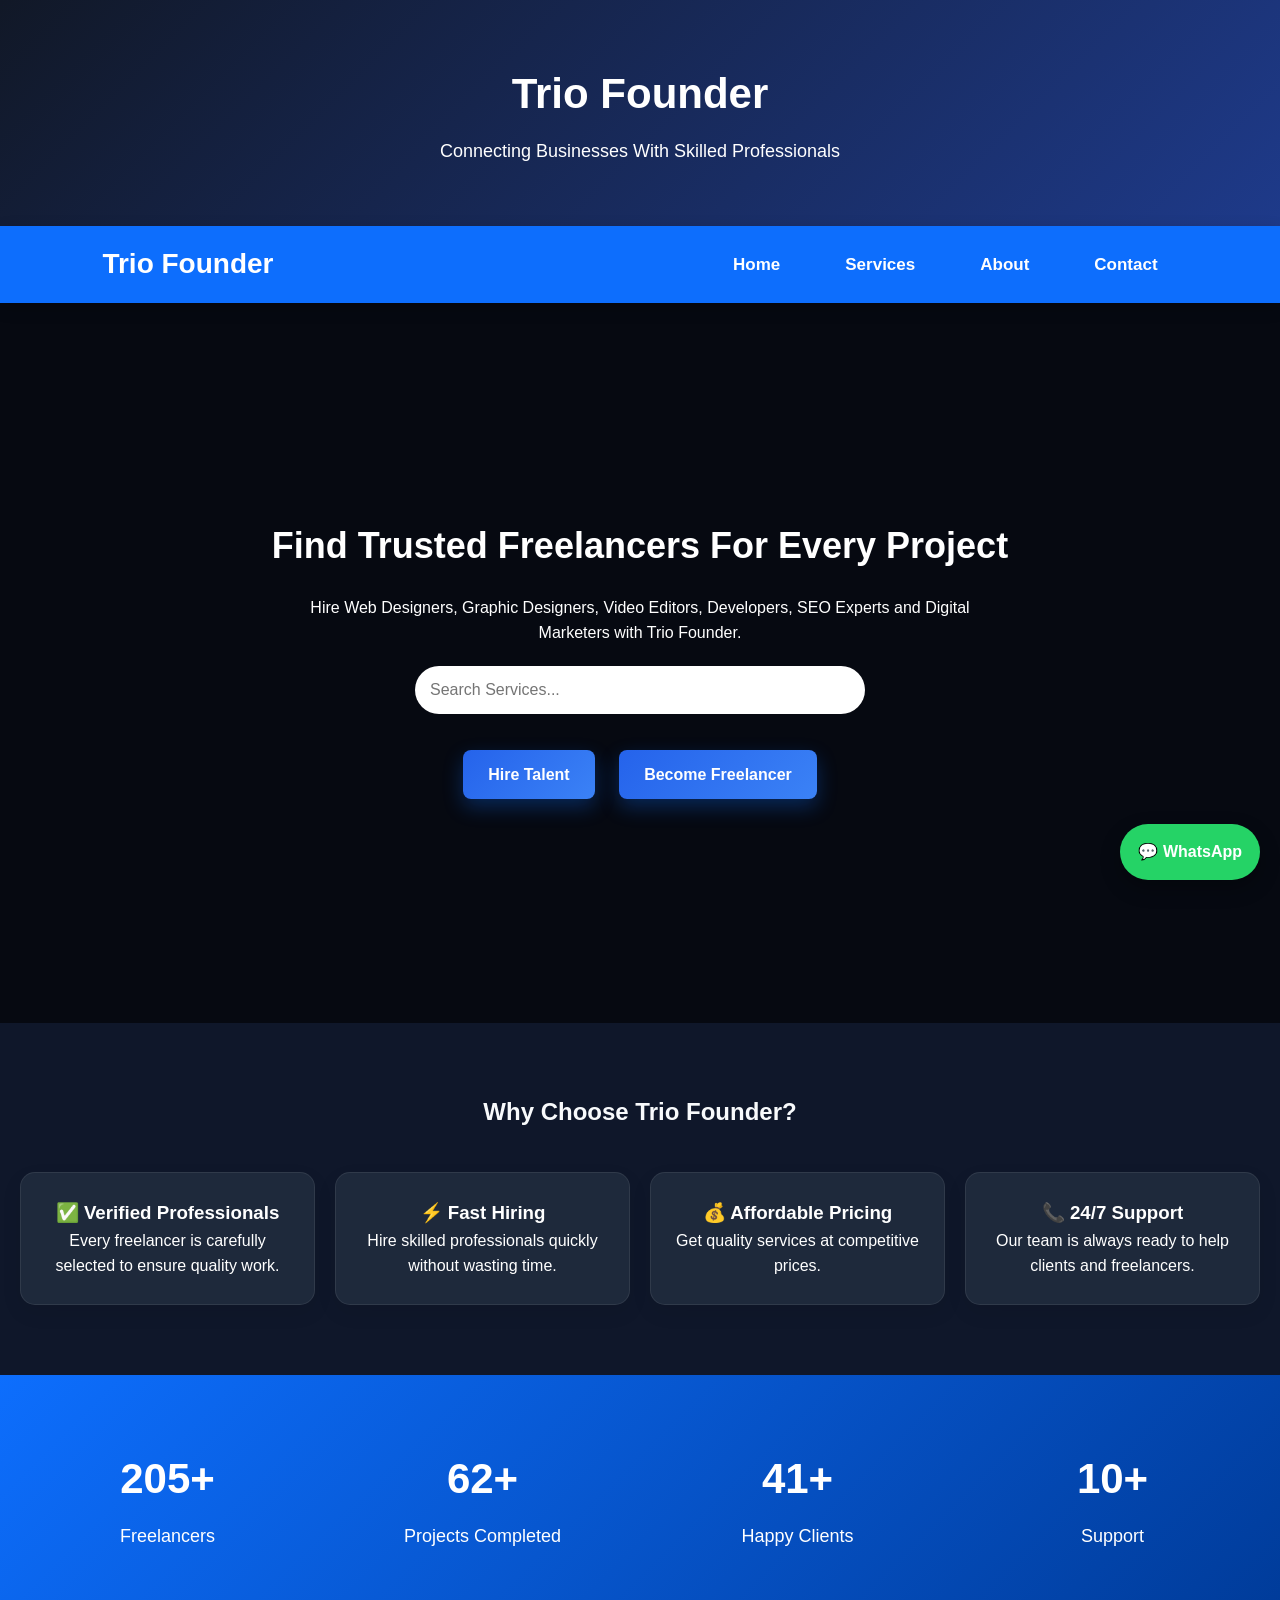
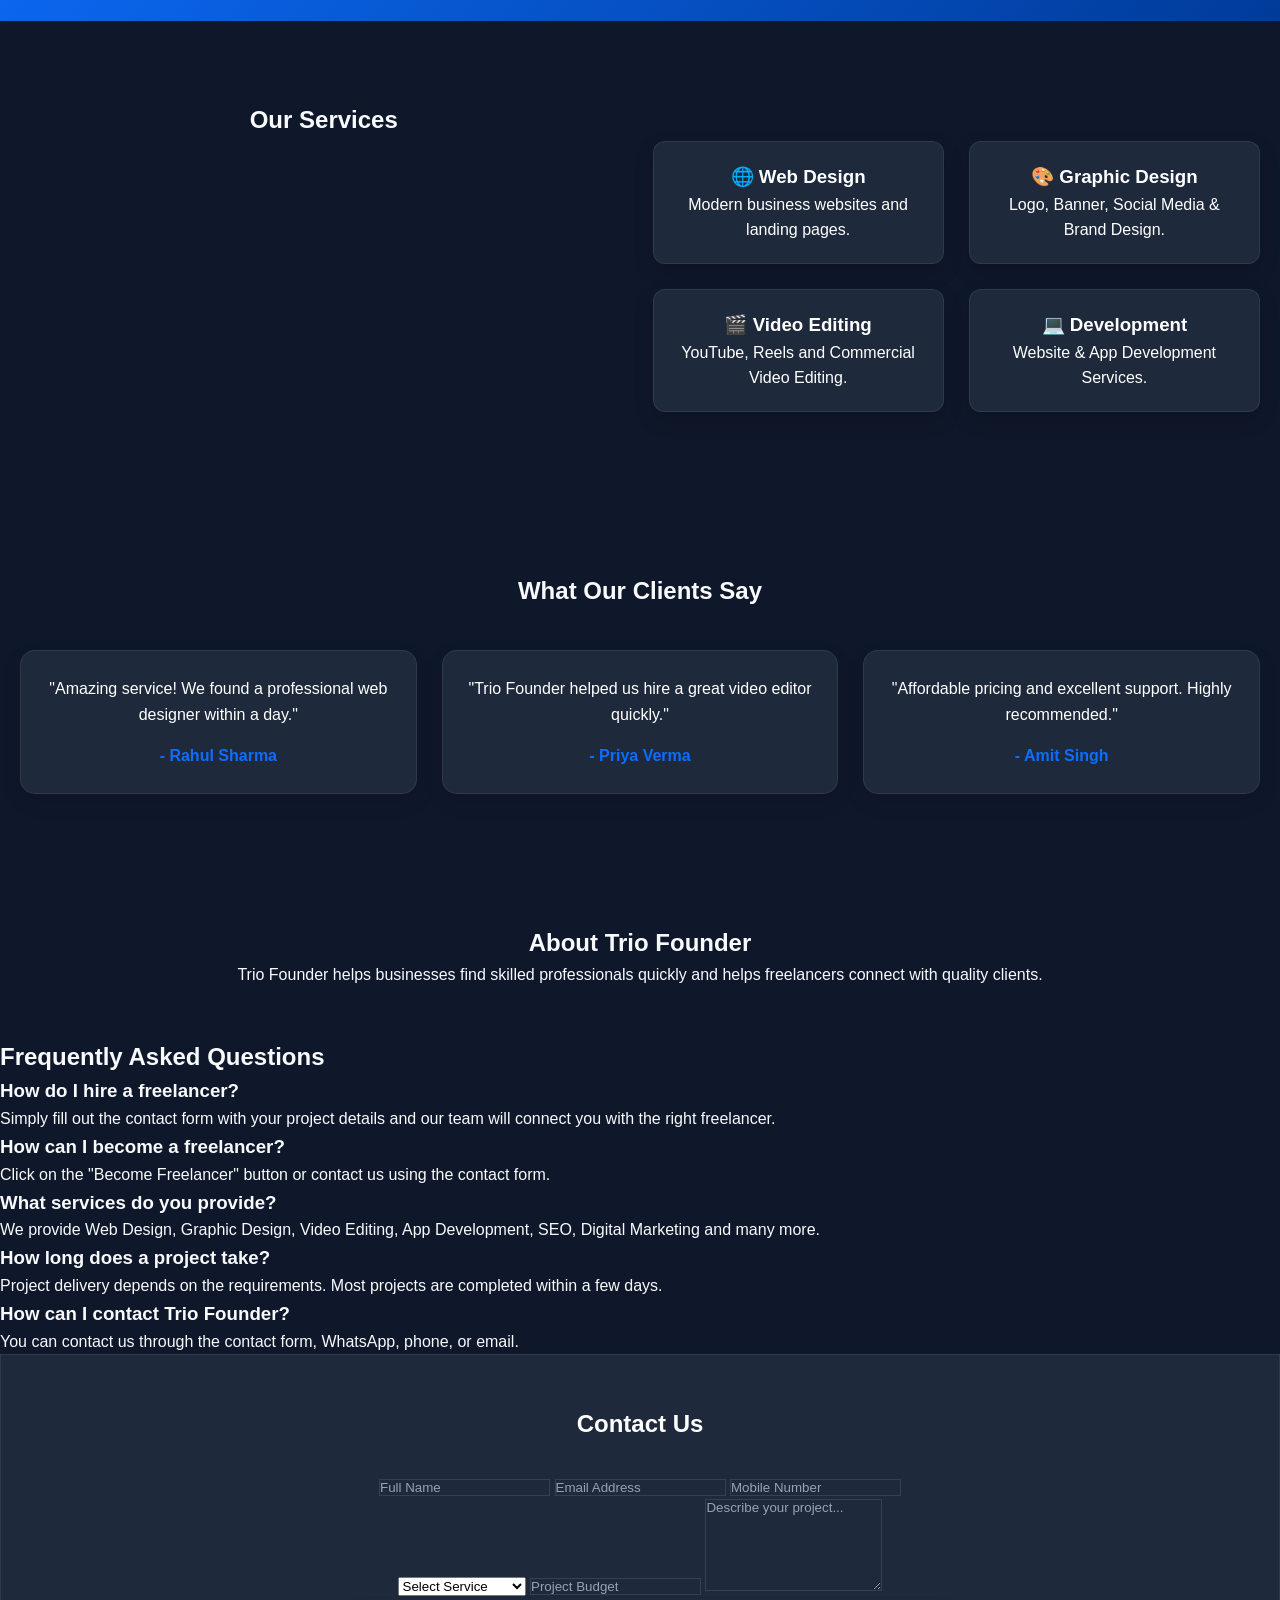
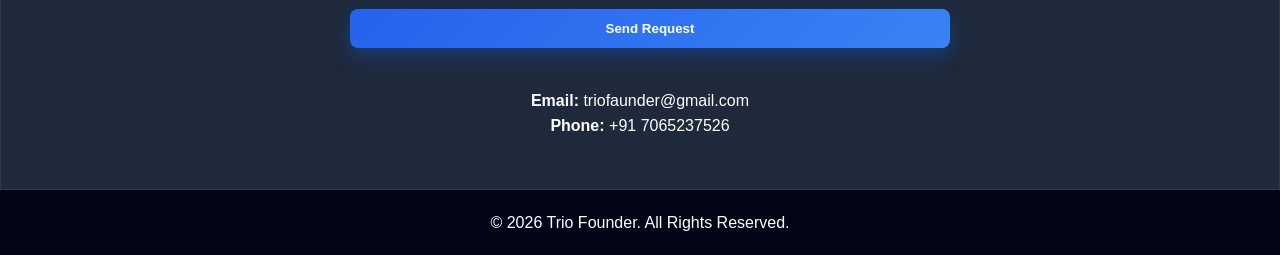
==== index.html @ a2c62339 "Update index.html" ====
<!DOCTYPE html>
<html lang="en">
<head>
  <meta charset="UTF-8">
  <meta name="viewport" content="width=device-width, initial-scale=1.0">
  <title>Trio Founder</title>
  <link rel="stylesheet" href="style.css">
</head>
<body>

<div class="loader"></div>

<button id="topBtn">⬆</button>

<header>
  <h1>Trio Founder</h1>
  <p>Connecting Businesses With Skilled Professionals</p>
</header>

<nav class="navbar">
    <div class="logo">Trio Founder</div>

    <div class="menu">
        <a href="#">Home</a>
        <a href="#services">Services</a>
        <a href="#about">About</a>
        <a href="#contact">Contact</a>
    </div>
</nav>

<section class="hero">

  <div class="overlay">

    <h2>Find Trusted Freelancers For Every Project</h2>

    <p>
      Hire Web Designers, Graphic Designers, Video Editors,
      Developers, SEO Experts and Digital Marketers with Trio Founder.
    </p>

    <input type="text" class="search" placeholder="Search Services...">

    <br><br>

    <a href="#contact" class="btn">Hire Talent</a>
    <a href="#contact" class="btn btn2">Become Freelancer</a>

  </div>

</section>


<section class="why-us">
    <h2>Why Choose Trio Founder?</h2>

    <div class="features">

        <div class="feature">
            <h3>✅ Verified Professionals</h3>
            <p>Every freelancer is carefully selected to ensure quality work.</p>
        </div>

        <div class="feature">
            <h3>⚡ Fast Hiring</h3>
            <p>Hire skilled professionals quickly without wasting time.</p>
        </div>

        <div class="feature">
            <h3>💰 Affordable Pricing</h3>
            <p>Get quality services at competitive prices.</p>
        </div>

        <div class="feature">
            <h3>📞 24/7 Support</h3>
            <p>Our team is always ready to help clients and freelancers.</p>
        </div>

    </div>
</section>


<section class="stats">

<div class="stat">
<h2>500+</h2>
<p>Freelancers</p>
</div>

<div class="stat">
<h2>150+</h2>
<p>Projects Completed</p>
</div>

<div class="stat">
<h2>100+</h2>
<p>Happy Clients</p>
</div>

<div class="stat">
<h2>24/7</h2>
<p>Support</p>
</div>

</section>
<section id="services" class="services">
    <h2>Our Services</h2>

    <div class="services-grid">

        <div class="card">
            <h3>🌐 Web Design</h3>
            <p>Modern business websites and landing pages.</p>
        </div>

        <div class="card">
            <h3>🎨 Graphic Design</h3>
            <p>Logo, Banner, Social Media & Brand Design.</p>
        </div>

        <div class="card">
            <h3>🎬 Video Editing</h3>
            <p>YouTube, Reels and Commercial Video Editing.</p>
        </div>

        <div class="card">
            <h3>💻 Development</h3>
            <p>Website & App Development Services.</p>
        </div>

    </div>

</section>
<section class="testimonials">
    <h2>What Our Clients Say</h2>

    <div class="testimonial-grid">

        <div class="testimonial">
            <p>"Amazing service! We found a professional web designer within a day."</p>
            <h4>- Rahul Sharma</h4>
        </div>

        <div class="testimonial">
            <p>"Trio Founder helped us hire a great video editor quickly."</p>
            <h4>- Priya Verma</h4>
        </div>

        <div class="testimonial">
            <p>"Affordable pricing and excellent support. Highly recommended."</p>
            <h4>- Amit Singh</h4>
        </div>

    </div>
</section>
<section id="about">
  <h2>About Trio Founder</h2>
  <p>Trio Founder helps businesses find skilled professionals quickly and helps freelancers connect with quality clients.</p>
</section>
<section class="faq">
    <h2>Frequently Asked Questions</h2>

    <div class="faq-item">
        <h3>How do I hire a freelancer?</h3>
        <p>Simply fill out the contact form with your project details and our team will connect you with the right freelancer.</p>
    </div>

    <div class="faq-item">
        <h3>How can I become a freelancer?</h3>
        <p>Click on the "Become Freelancer" button or contact us using the contact form.</p>
    </div>

    <div class="faq-item">
        <h3>What services do you provide?</h3>
        <p>We provide Web Design, Graphic Design, Video Editing, App Development, SEO, Digital Marketing and many more.</p>
    </div>

    <div class="faq-item">
        <h3>How long does a project take?</h3>
        <p>Project delivery depends on the requirements. Most projects are completed within a few days.</p>
    </div>

    <div class="faq-item">
        <h3>How can I contact Trio Founder?</h3>
        <p>You can contact us through the contact form, WhatsApp, phone, or email.</p>
    </div>

</section>
<section id="contact" class="contact">
    <h2>Contact Us</h2> 
<form action="https://formsubmit.co/triofaunder@gmail.com" method="POST" class="contact-form">

    <input type="hidden" name="_captcha" value="false">
    <input type="hidden" name="_subject" value="New Client Request - Trio Founder">
    
    <input type="text" name="name" placeholder="Full Name" required>

    <input type="email" name="email" placeholder="Email Address" required>

    <input type="tel" name="phone" placeholder="Mobile Number" required>

    <select name="service" required>
        <option value="">Select Service</option>
        <option>Web Design</option>
        <option>Graphic Design</option>
        <option>Video Editing</option>
        <option>App Development</option>
        <option>Digital Marketing</option>
        <option>SEO</option>
        <option>Other</option>
    </select>

    <input type="text" name="budget" placeholder="Project Budget">

    <textarea name="message" rows="6" placeholder="Describe your project..." required></textarea>

    <button type="submit" class="btn">Send Request</button>

    </form>

    <p><strong>Email:</strong> triofaunder@gmail.com</p>
    <p><strong>Phone:</strong> +91 7065237526</p>
</section>
<a href="https://wa.me/917065237526" class="whatsapp" target="_blank">
    💬 WhatsApp
</a>
<footer>
  <p>© 2026 Trio Founder. All Rights Reserved.</p>
</footer>

<script src="script.js"></script>
</body>
</html>
---- style.css ----
*{
    margin:0;
    padding:0;
    box-sizing:border-box;
    font-family:Arial,sans-serif;
}

body{
    background:#f5f7fb;
    color:#222;
    line-height:1.6;
}

header{
    background:linear-gradient(135deg,#0d6efd,#0047b3);
    color:#fff;
    text-align:center;
    padding:60px 20px;
}

header h1{
    font-size:42px;
}

header p{
    margin-top:10px;
    font-size:18px;
}

nav{
    background:#1f1f1f;
    display:flex;
    justify-content:center;
    flex-wrap:wrap;
    padding:15px;
}

nav a{
    color:#fff;
    text-decoration:none;
    margin:10px 20px;
    font-weight:bold;
}

nav a:hover{
    color:#0d6efd;
}

.hero{
    text-align:center;
    padding:60px 20px;
}

.hero h2{
    font-size:36px;
}

.hero p{
    max-width:700px;
    margin:20px auto;
}

.btn{
    display:inline-block;
    padding:12px 25px;
    margin:10px;
    border-radius:8px;
    text-decoration:none;
    background:#0d6efd;
    color:#fff;
    font-weight:bold;
}

.btn2{
    background:#222;
}

.services{
    padding:50px 20px;
    text-align:center;
}

.card{
    background:#fff;
    border-radius:12px;
    padding:20px;
    margin:20px auto;
    max-width:350px;
    box-shadow:0 8px 20px rgba(0,0,0,.15);
}

.card:hover{
    transform:translateY(-5px);
    transition:.3s;
}

#about,#contact{
    padding:50px 20px;
    text-align:center;
}

footer{
    background:#1f1f1f;
    color:#fff;
    text-align:center;
    padding:20px;
}
/* Premium Effects */

html{
scroll-behavior:smooth;
}

.hero{
background:linear-gradient(135deg,#0d6efd,#001f5c);
color:white;
border-radius:0 0 30px 30px;
}

.btn{
transition:.3s;
box-shadow:0 8px 20px rgba(13,110,253,.3);
}

.btn:hover{
transform:scale(1.05);
background:#0056d6;
}

.card{
transition:.4s;
cursor:pointer;
}

.card:hover{
transform:translateY(-10px);
box-shadow:0 15px 35px rgba(0,0,0,.25);
}

section{
animation:fadeUp .8s ease;
}

@keyframes fadeUp{
from{
opacity:0;
transform:translateY(30px);
}
to{
opacity:1;
transform:translateY(0);
}
}

/* WhatsApp Button */

.whatsapp{
position:fixed;
right:20px;
bottom:20px;
background:#25D366;
color:white;
padding:15px 18px;
border-radius:50px;
text-decoration:none;
font-weight:bold;
box-shadow:0 8px 20px rgba(0,0,0,.3);
z-index:999;
}

.whatsapp:hover{
background:#128C7E;
}

@media(max-width:768px){

header h1{
font-size:32px;
}

.hero h2{
font-size:28px;
}

nav{
flex-direction:column;
}

nav a{
margin:8px 0;
}

.card{
max-width:100%;
}

}
/* Why Choose Us */

.why-us{
    padding:70px 20px;
    text-align:center;
    background:#ffffff;
}

.features{
    display:grid;
    grid-template-columns:repeat(auto-fit,minmax(220px,1fr));
    gap:20px;
    margin-top:40px;
}

.feature{
    background:#f8f9ff;
    padding:25px;
    border-radius:15px;
    box-shadow:0 8px 20px rgba(0,0,0,.08);
    transition:.3s;
}

.feature:hover{
    transform:translateY(-8px);
    box-shadow:0 15px 30px rgba(13,110,253,.2);
}

/* Statistics */

.stats{
    display:grid;
    grid-template-columns:repeat(auto-fit,minmax(180px,1fr));
    gap:20px;
    padding:70px 20px;
    background:linear-gradient(135deg,#0d6efd,#003b99);
    color:#fff;
    text-align:center;
}

.stat h2{
    font-size:42px;
    margin-bottom:10px;
}

.stat p{
    font-size:18px;
}
/* Premium Services */

.services{
    padding:80px 20px;
}

.services h2{
    margin-bottom:40px;
}

.services{
    display:grid;
    grid-template-columns:repeat(auto-fit,minmax(280px,1fr));
    gap:25px;
}

.card{
    max-width:100%;
    margin:0;
}
/* Services Grid */

.services-grid{
    display:grid;
    grid-template-columns:repeat(auto-fit,minmax(280px,1fr));
    gap:25px;
    margin-top:40px;
}

.services .card{
    max-width:100%;
    margin:0;
}
/* Testimonials */

.testimonials{
    padding:80px 20px;
    text-align:center;
    background:#f8f9ff;
}

.testimonial-grid{
    display:grid;
    grid-template-columns:repeat(auto-fit,minmax(280px,1fr));
    gap:25px;
    margin-top:40px;
}

.testimonial{
    background:#fff;
    padding:25px;
    border-radius:15px;
    box-shadow:0 8px 20px rgba(0,0,0,.1);
    transition:.3s;
}

.testimonial:hover{
    transform:translateY(-8px);
}

.testimonial h4{
    margin-top:15px;
    color:#0d6efd;
}
/* Contact Form */

.contact{
    padding:80px 20px;
    text-align:center;
    background:#ffffff;
}

.contact-form{
    max-width:600px;
    margin:30px auto;
}

..contact-form input,
.contact-form textarea,
.contact-form select{
    width:100%;
    padding:15px;
    margin:10px 0;
    border:1px solid #ddd;
    border-radius:10px;
    font-size:16px;
}

.contact-form button{
    width:100%;
    border:none;
    cursor:pointer;
}
/* Scroll To Top Button */

#topBtn{
    display:none;
    position:fixed;
    bottom:90px;
    right:20px;
    z-index:999;
    background:#0d6efd;
    color:#fff;
    border:none;
    width:50px;
    height:50px;
    border-radius:50%;
    font-size:22px;
    cursor:pointer;
    box-shadow:0 5px 15px rgba(0,0,0,.3);
    transition:.3s;
}

#topBtn:hover{
    background:#0047b3;
    transform:scale(1.1);
}
/* =========================
   PREMIUM DARK MODE
========================= */

body{
    background:#0f172a;
    color:#f8fafc;
}

header{
    background:linear-gradient(135deg,#111827,#1e3a8a);
}

nav{
    background:#020617;
    box-shadow:0 2px 15px rgba(0,0,0,.4);
}

.card,
.feature,
.testimonial,
.contact{
    background:#1e293b;
    color:#fff;
    border:1px solid rgba(255,255,255,.08);
}

.services,
.why-us,
.testimonials,
#about{
    background:#0f172a;
}

.contact-form input,
.contact-form textarea{
    background:#1e293b;
    color:#fff;
    border:1px solid #334155;
}

.contact-form input::placeholder,
.contact-form textarea::placeholder{
    color:#94a3b8;
}

footer{
    background:#020617;
}

.btn{
    background:linear-gradient(135deg,#2563eb,#3b82f6);
}

.btn:hover{
    box-shadow:0 0 20px rgba(59,130,246,.6);
}

/* Glow Effect */

.card:hover,
.feature:hover,
.testimonial:hover{
    box-shadow:0 0 25px rgba(59,130,246,.35);
}

/* =========================
   LOADING SCREEN
========================= */

.loader{
    position:fixed;
    inset:0;
    background:#020617;
    display:flex;
    justify-content:center;
    align-items:center;
    z-index:99999;
    transition:.8s;
}

.loader::after{
    content:"";
    width:70px;
    height:70px;
    border:6px solid #334155;
    border-top:6px solid #3b82f6;
    border-radius:50%;
    animation:spin 1s linear infinite;
}

.loader.hide{
    opacity:0;
    visibility:hidden;
}

@keyframes spin{
    100%{
        transform:rotate(360deg);
    }
}
/* ===== Modern Navbar ===== */

.navbar{
    position:sticky;
    top:0;
    width:100%;
    background:#0d6efd;
    display:flex;
    justify-content:space-between;
    align-items:center;
    padding:15px 8%;
    z-index:1000;
    box-shadow:0 5px 15px rgba(0,0,0,.2);
}

.logo{
    color:#fff;
    font-size:28px;
    font-weight:bold;
}

.menu{
    display:flex;
    gap:25px;
}

.menu a{
    color:#fff;
    text-decoration:none;
    font-size:17px;
    font-weight:bold;
    transition:.3s;
}

.menu a:hover{
    color:#ffd700;
}

/* Mobile */

@media(max-width:768px){

.navbar{
flex-direction:column;
padding:15px;
}

.menu{
margin-top:10px;
flex-wrap:wrap;
justify-content:center;
}

.menu a{
margin:8px;
}

}
.hero{
    background:url("https://images.unsplash.com/photo-1497366754035-f200968a6e72?q=80&w=1600&auto=format&fit=crop") center/cover no-repeat;
    min-height:80vh;
    display:flex;
    justify-content:center;
    align-items:center;
    text-align:center;
    position:relative;
}

.hero::before{
    content:"";
    position:absolute;
    inset:0;
    background:rgba(0,0,0,.6);
}

.overlay{
    position:relative;
    z-index:2;
    color:#fff;
    max-width:800px;
    padding:20px;
}

.search{
    width:100%;
    max-width:450px;
    padding:15px;
    border:none;
    border-radius:50px;
    font-size:16px;
    outline:none;
}
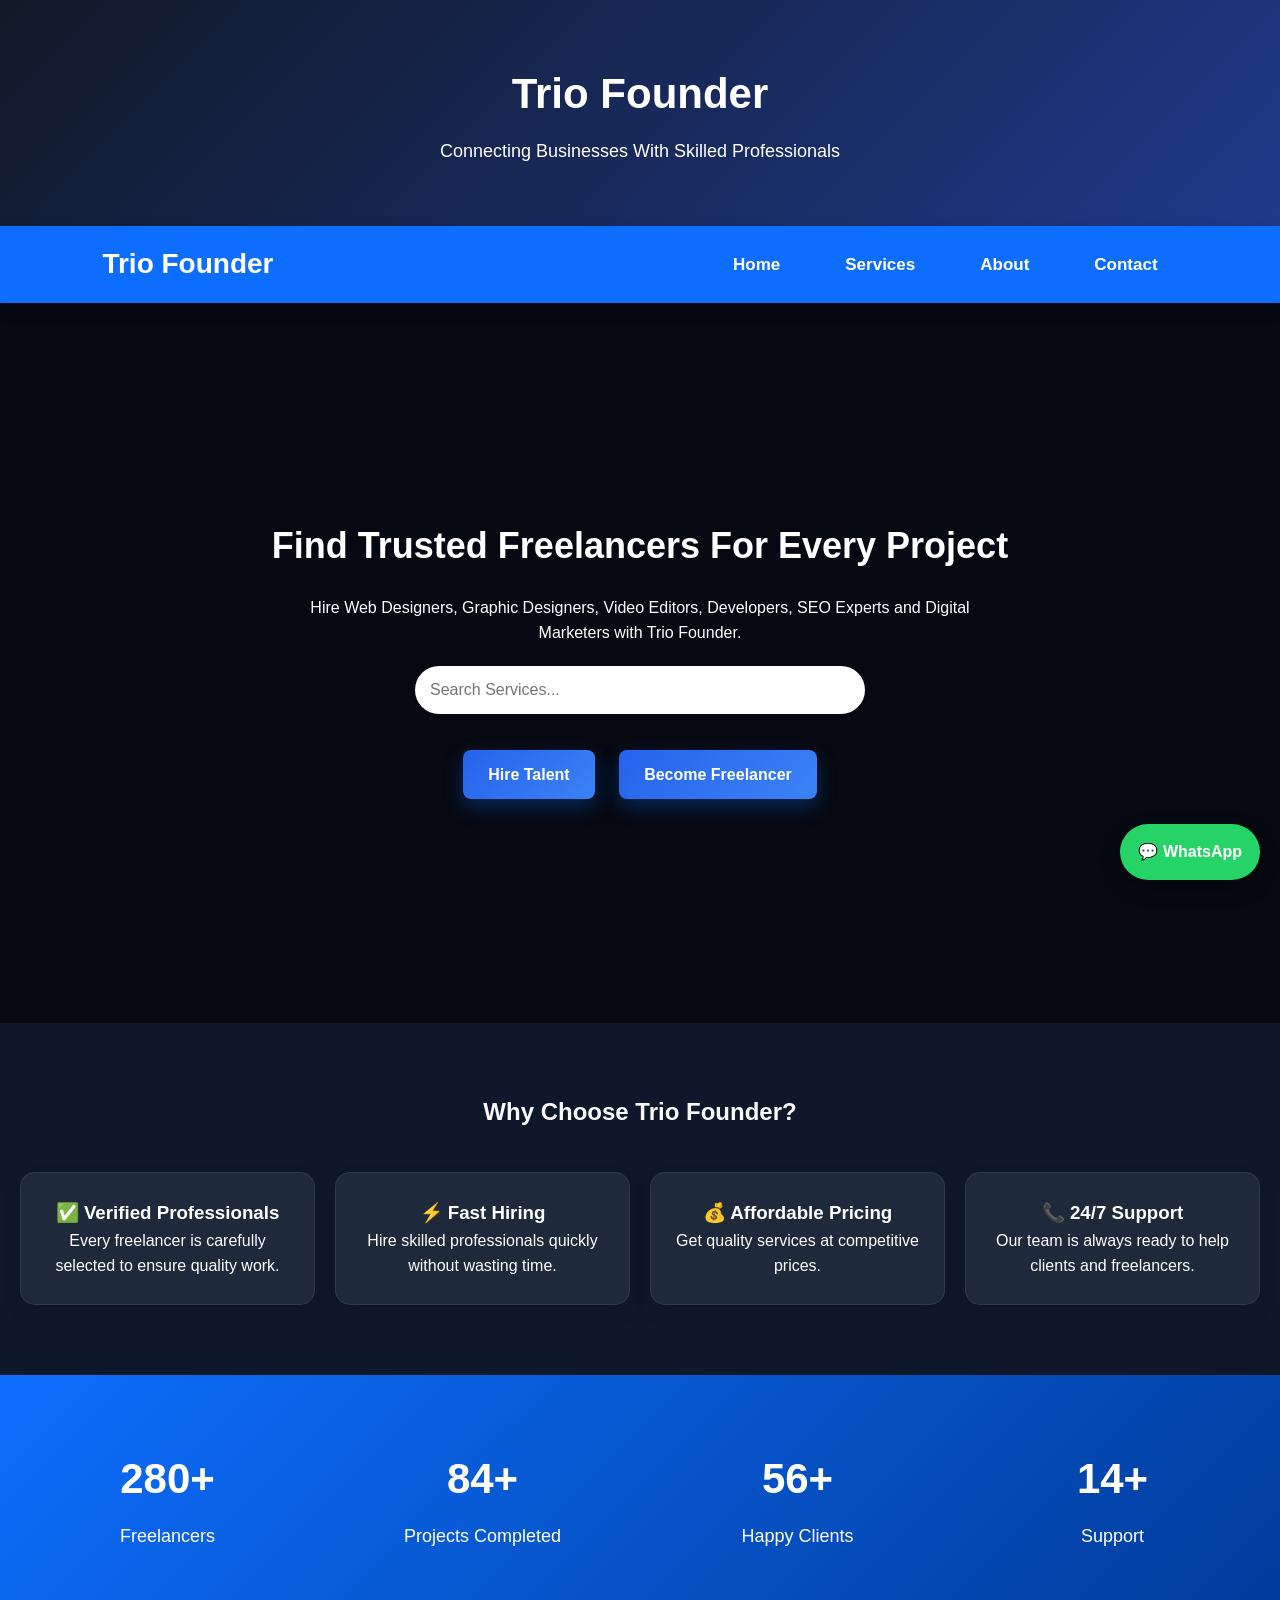
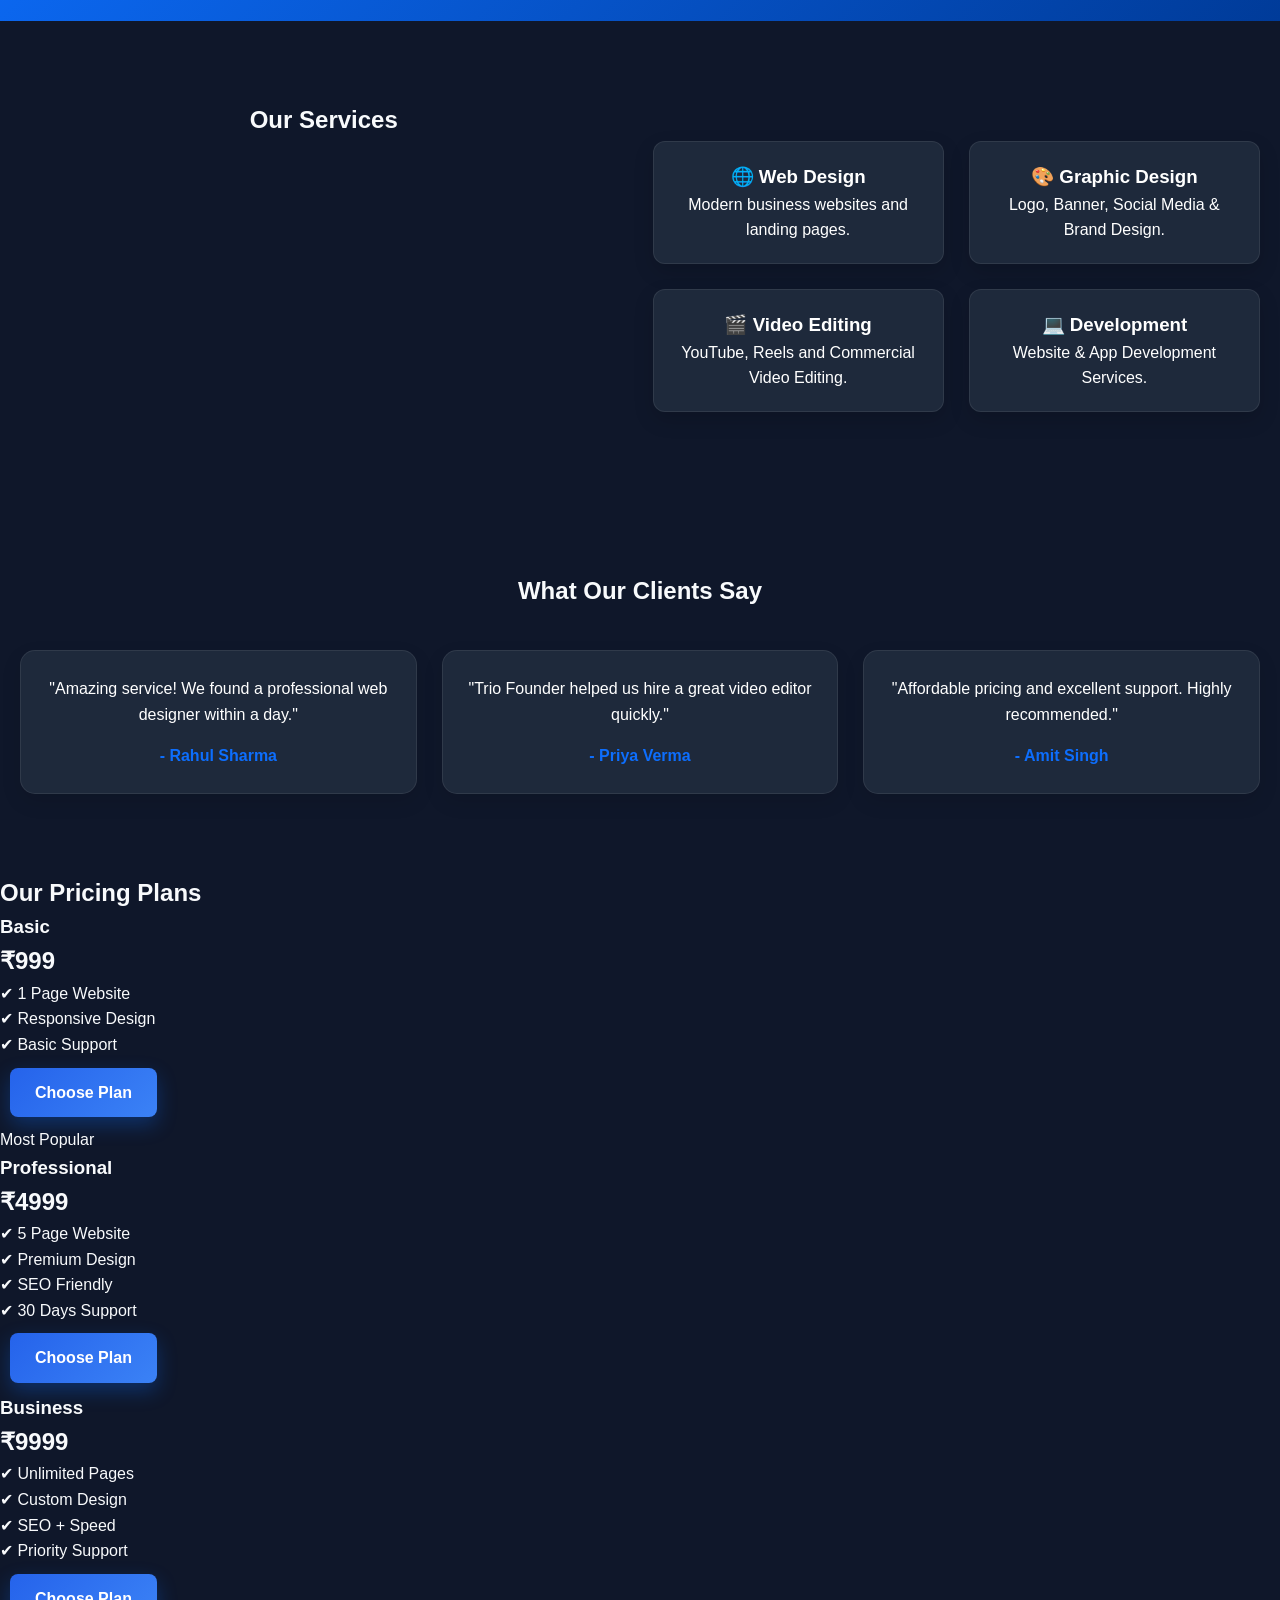
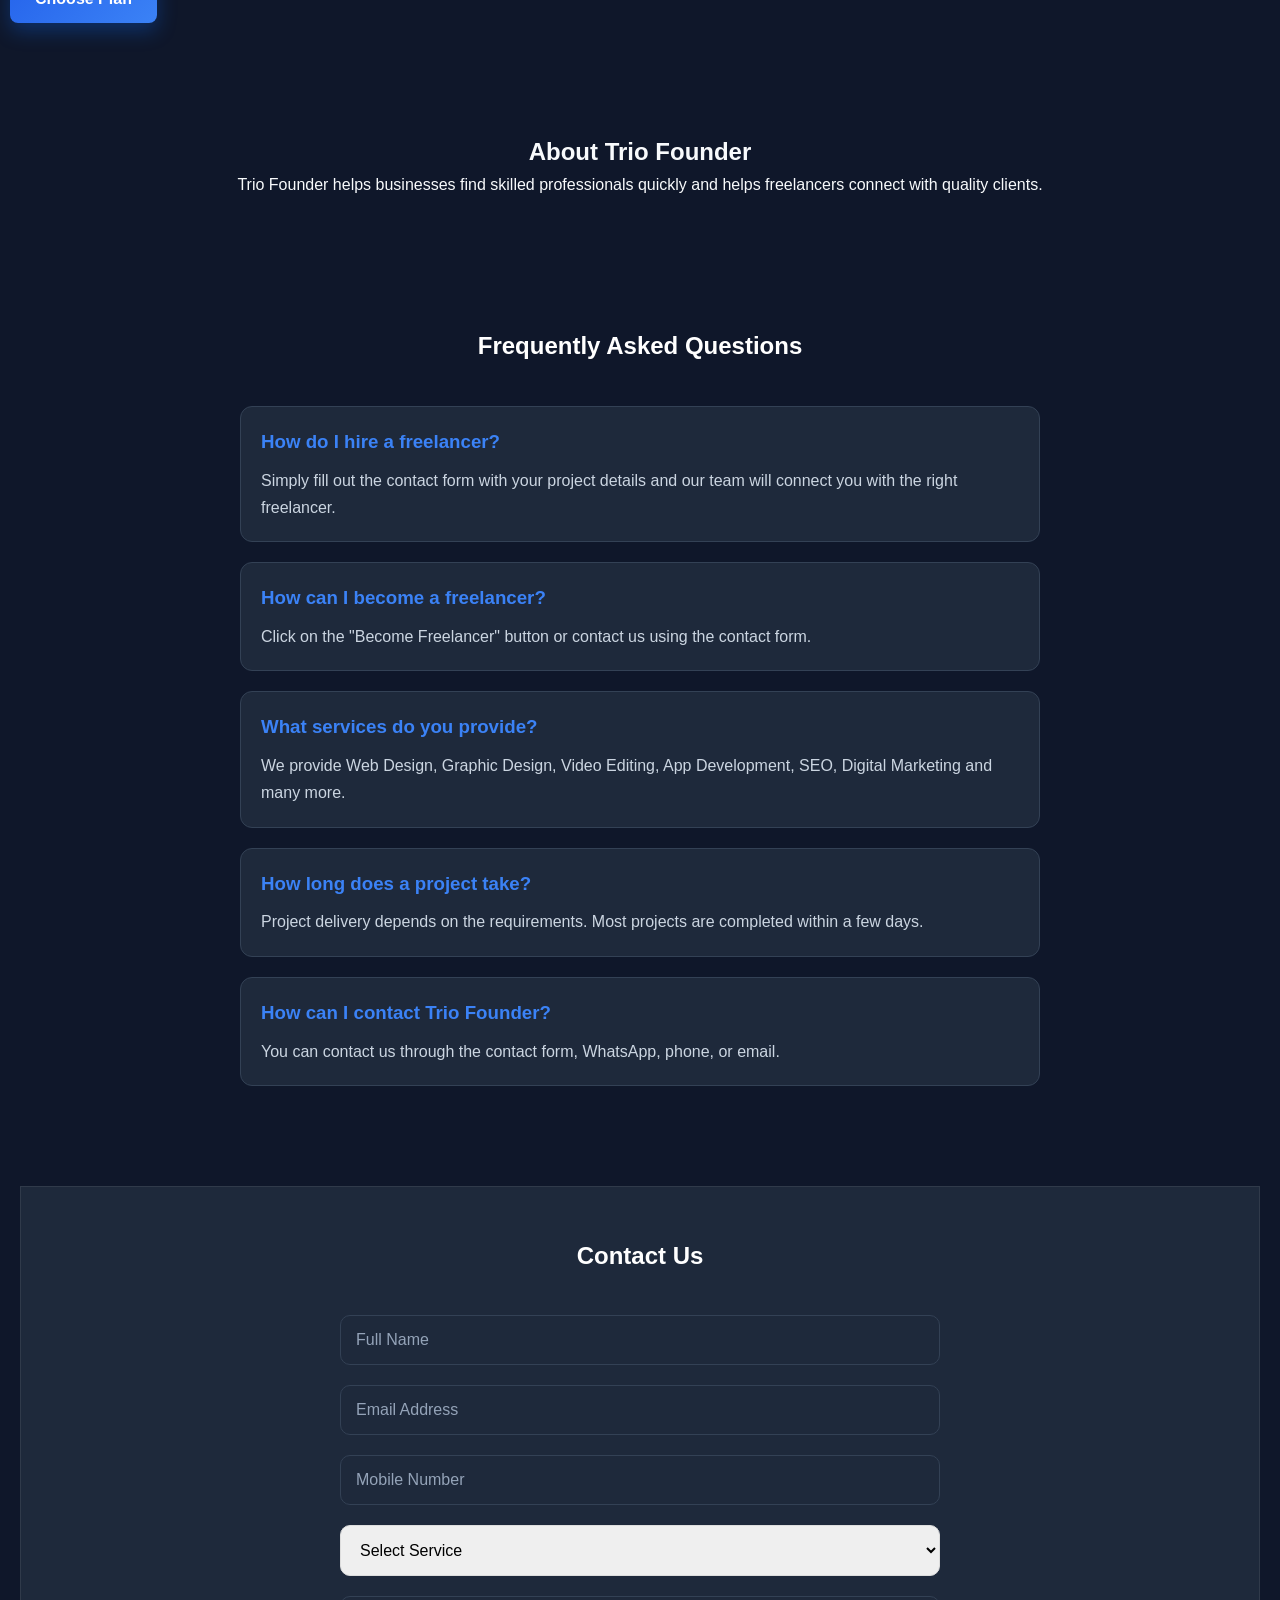
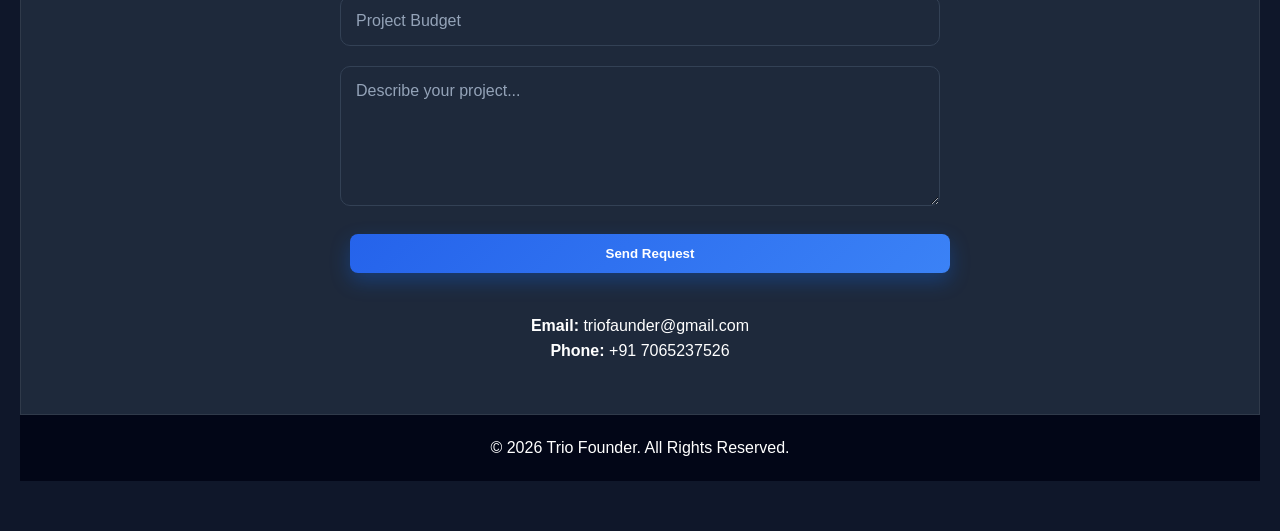
==== commit 0e14274f: "Update index.html" ====
--- a/index.html
+++ b/index.html
@@ -153,6 +153,49 @@
 
     </div>
 </section>
+
+<section class="pricing" id="pricing">
+
+    <h2>Our Pricing Plans</h2>
+
+    <div class="pricing-grid">
+
+        <div class="price-card">
+            <h3>Basic</h3>
+            <h1>₹999</h1>
+            <p>✔ 1 Page Website</p>
+            <p>✔ Responsive Design</p>
+            <p>✔ Basic Support</p>
+            <a href="#contact" class="btn">Choose Plan</a>
+        </div>
+
+        <div class="price-card popular">
+            <span class="badge">Most Popular</span>
+            <h3>Professional</h3>
+            <h1>₹4999</h1>
+            <p>✔ 5 Page Website</p>
+            <p>✔ Premium Design</p>
+            <p>✔ SEO Friendly</p>
+            <p>✔ 30 Days Support</p>
+            <a href="#contact" class="btn">Choose Plan</a>
+        </div>
+
+        <div class="price-card">
+            <h3>Business</h3>
+            <h1>₹9999</h1>
+            <p>✔ Unlimited Pages</p>
+            <p>✔ Custom Design</p>
+            <p>✔ SEO + Speed</p>
+            <p>✔ Priority Support</p>
+            <a href="#contact" class="btn">Choose Plan</a>
+        </div>
+
+    </div>
+
+</section>
+
+<section id="about">
+
 <section id="about">
   <h2>About Trio Founder</h2>
   <p>Trio Founder helps businesses find skilled professionals quickly and helps freelancers connect with quality clients.</p>
--- a/style.css
+++ b/style.css
@@ -320,7 +320,7 @@
     margin:30px auto;
 }
 
-..contact-form input,
+.contact-form input,
 .contact-form textarea,
 .contact-form select{
     width:100%;
@@ -552,4 +552,42 @@
     border-radius:50px;
     font-size:16px;
     outline:none;
+}
+/* FAQ Section */
+
+.faq{
+    padding:80px 20px;
+    background:#0f172a;
+    text-align:center;
+}
+
+.faq h2{
+    color:#fff;
+    margin-bottom:40px;
+}
+
+.faq-item{
+    max-width:800px;
+    margin:20px auto;
+    background:#1e293b;
+    padding:20px;
+    border-radius:12px;
+    text-align:left;
+    border:1px solid #334155;
+    transition:.3s;
+}
+
+.faq-item:hover{
+    transform:translateY(-5px);
+    box-shadow:0 0 20px rgba(59,130,246,.4);
+}
+
+.faq-item h3{
+    color:#3b82f6;
+    margin-bottom:10px;
+}
+
+.faq-item p{
+    color:#cbd5e1;
+    line-height:1.7;
 }
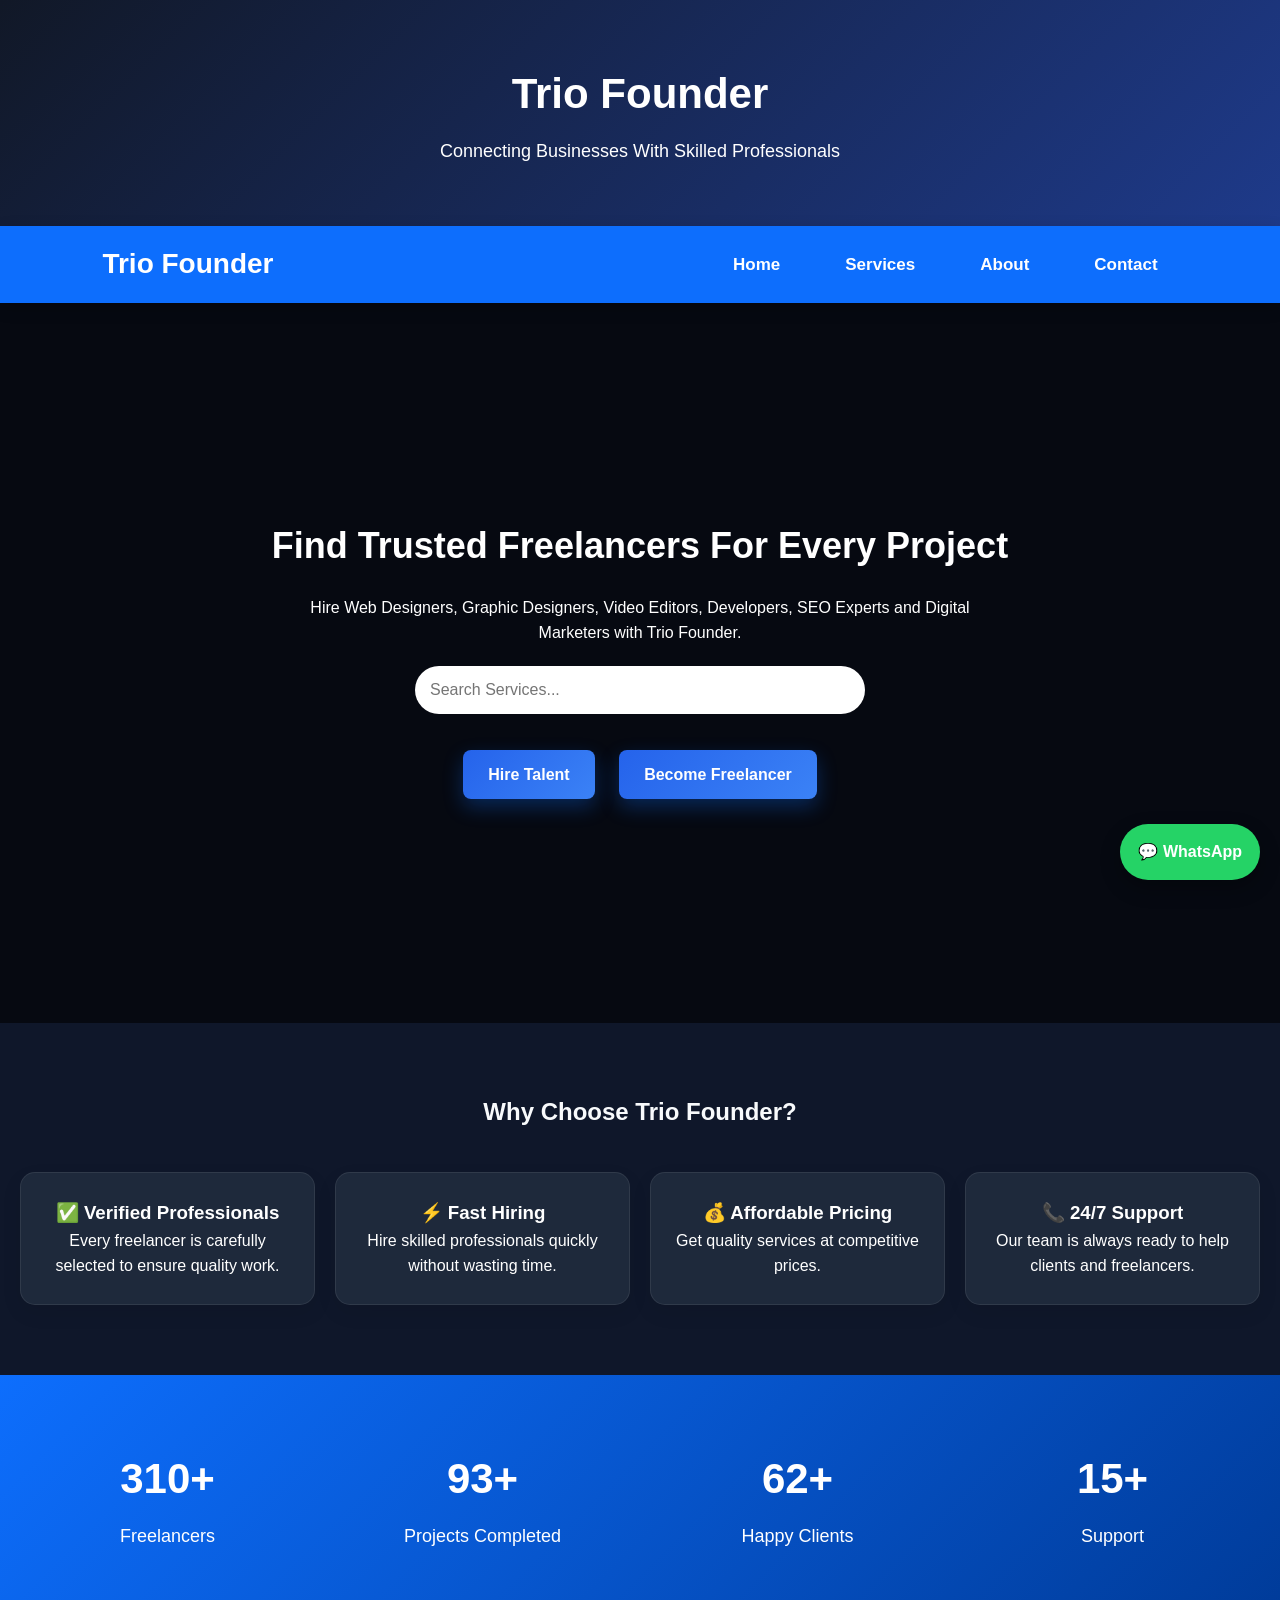
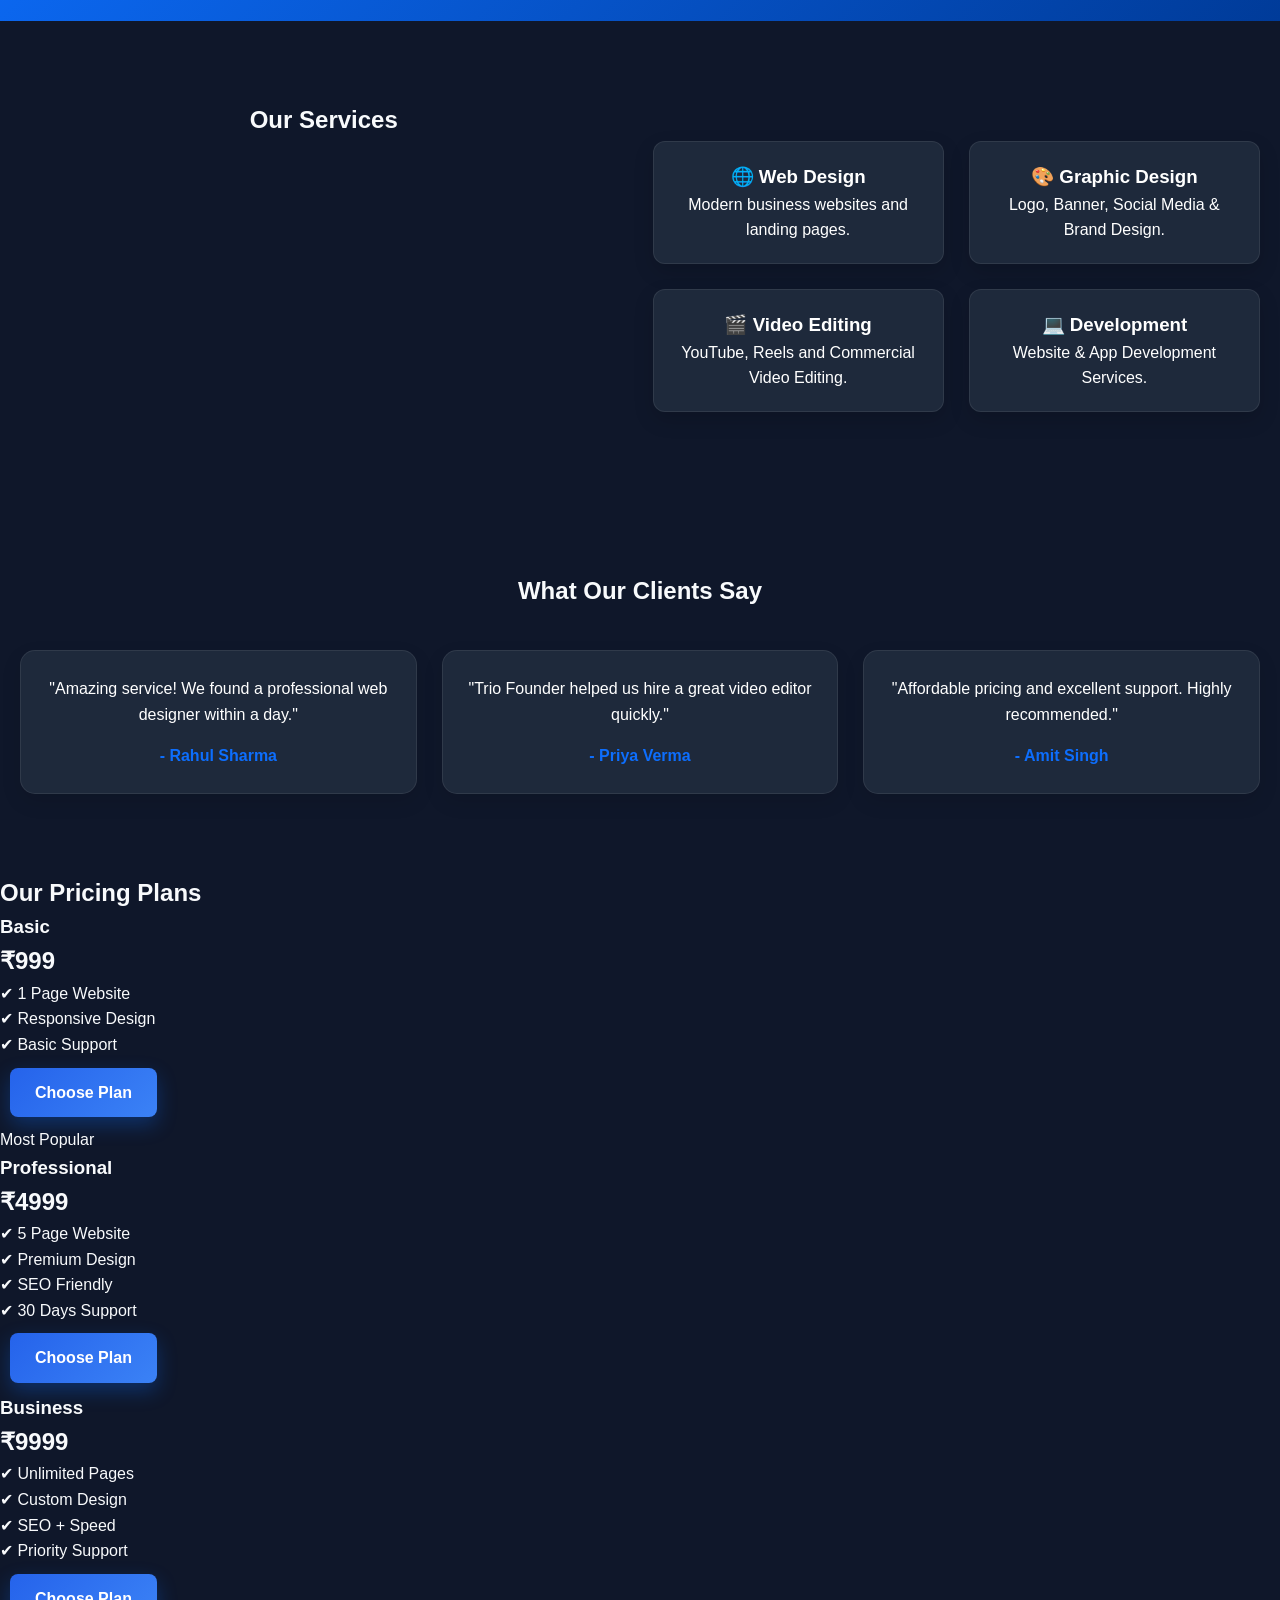
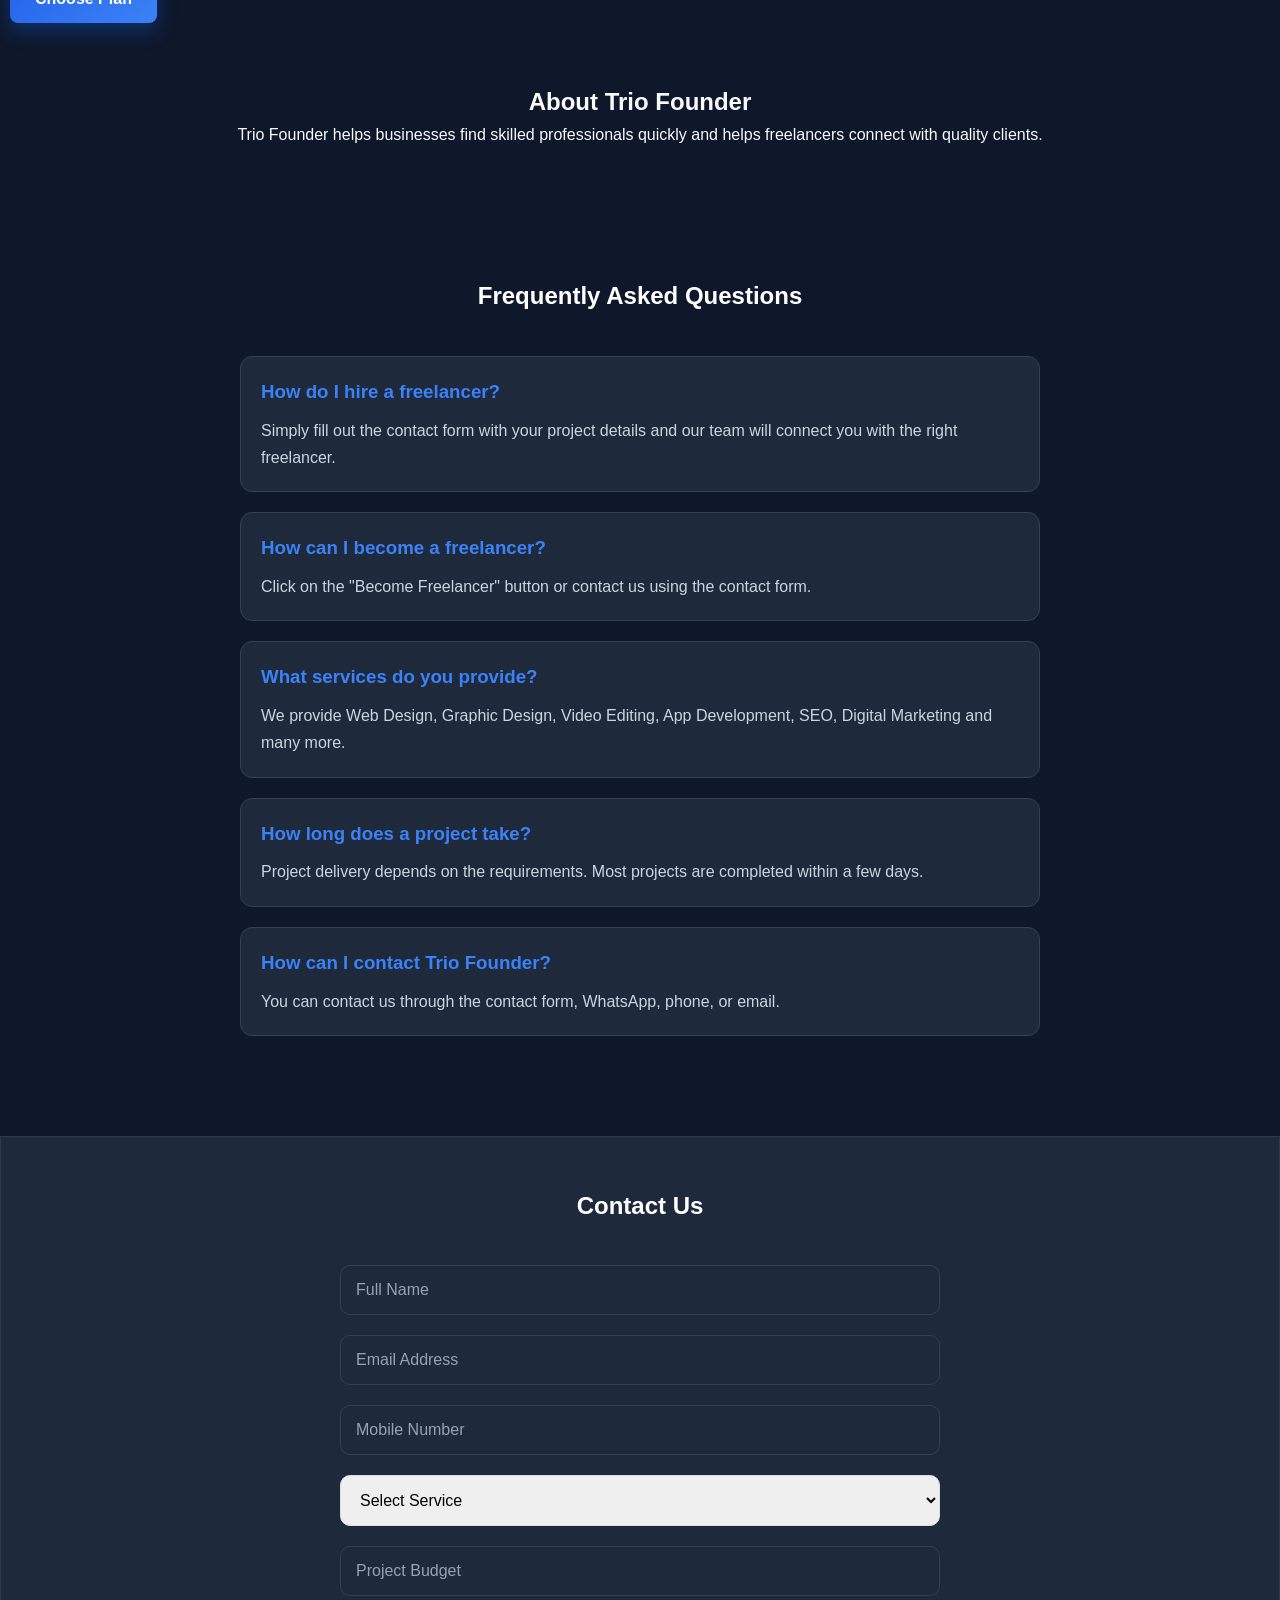
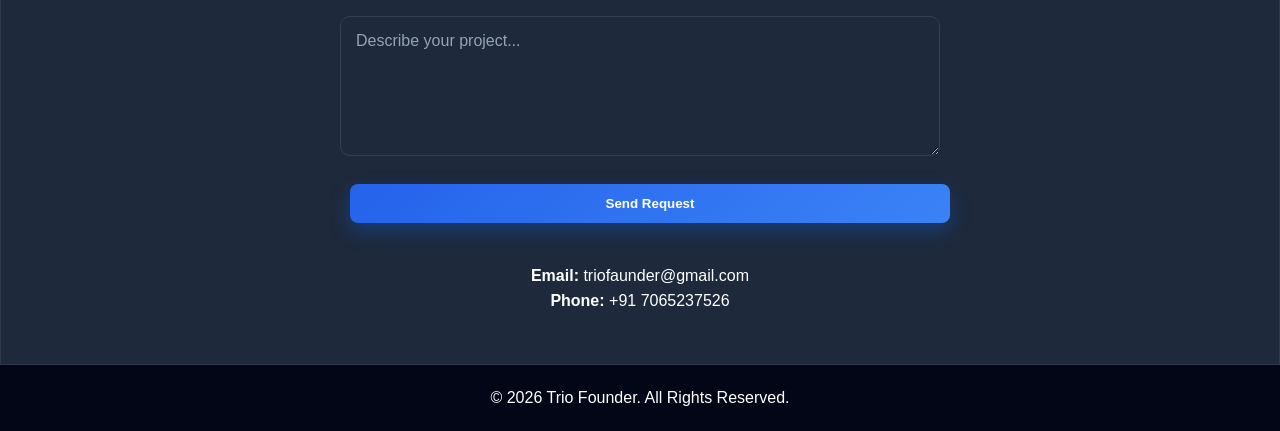
==== commit 68f9e45d: "Update index.html" ====
--- a/index.html
+++ b/index.html
@@ -193,8 +193,6 @@
     </div>
 
 </section>
-
-<section id="about">
 
 <section id="about">
   <h2>About Trio Founder</h2>
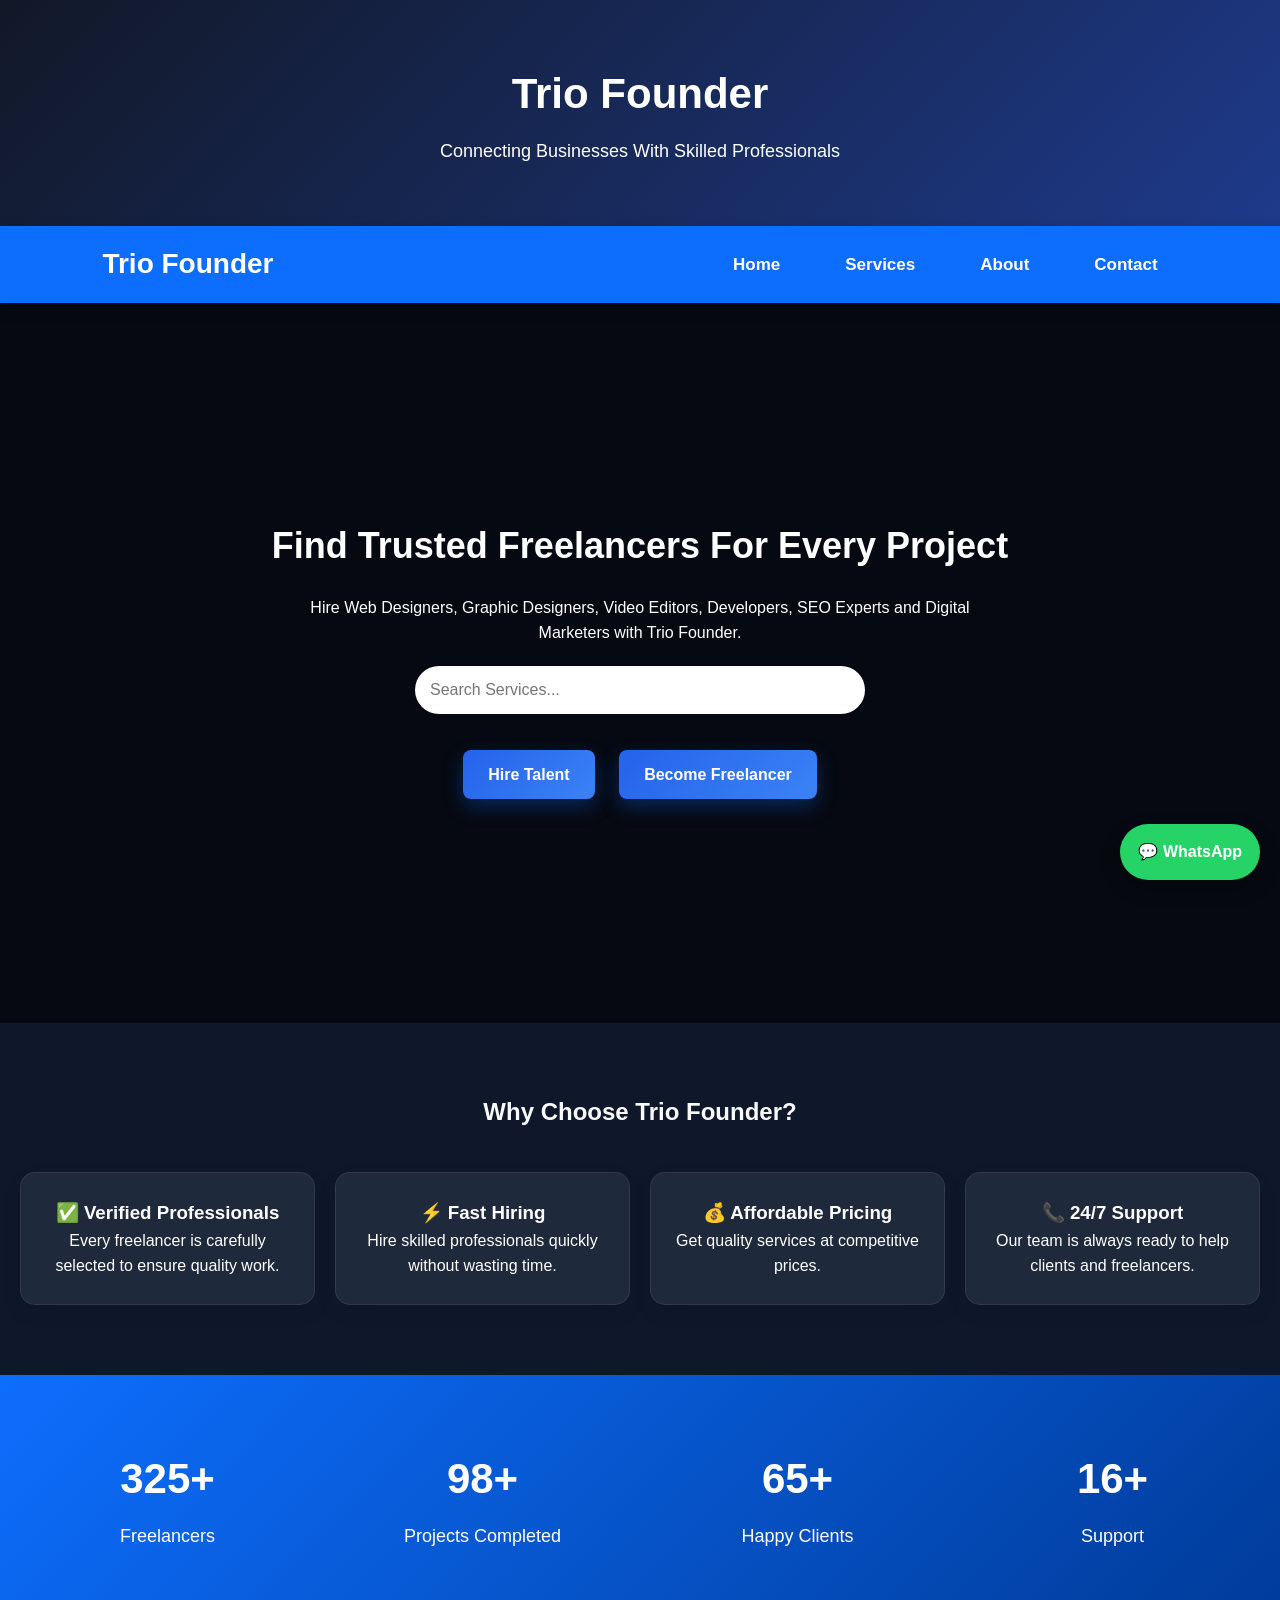
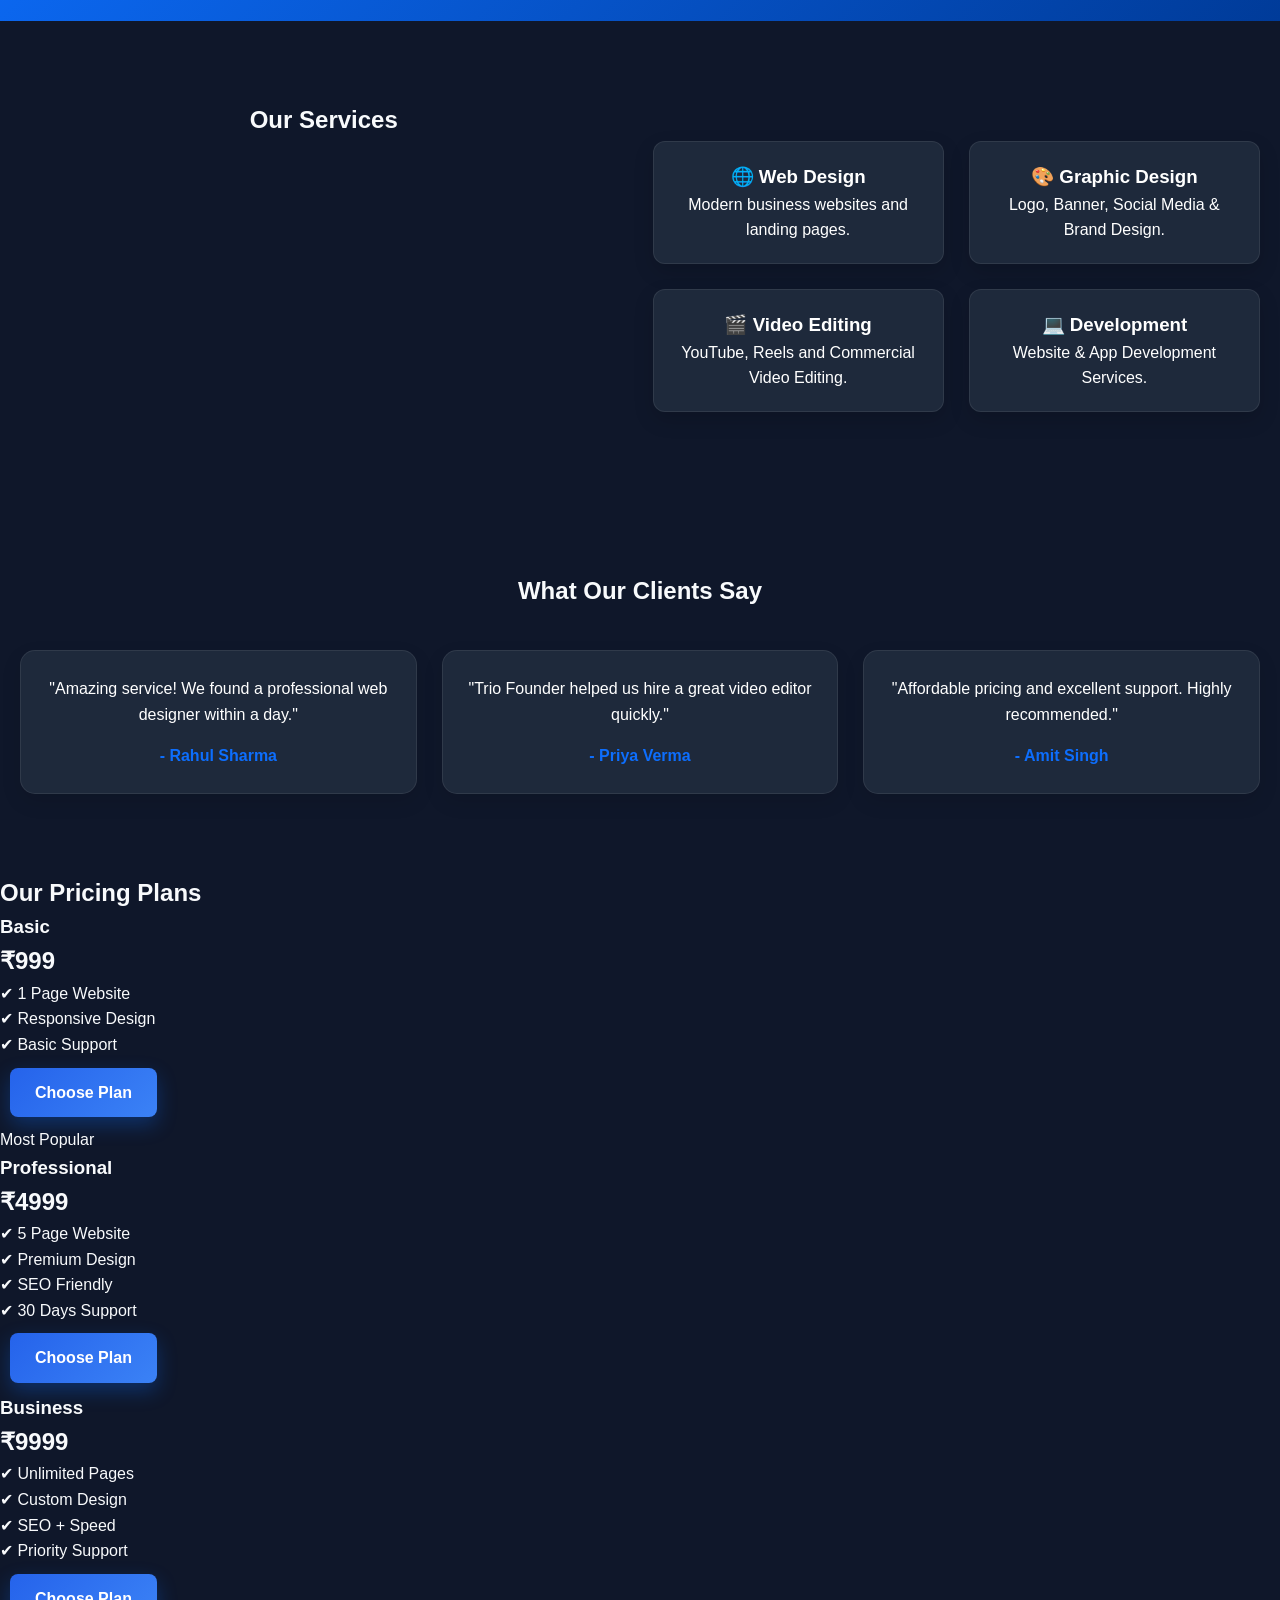
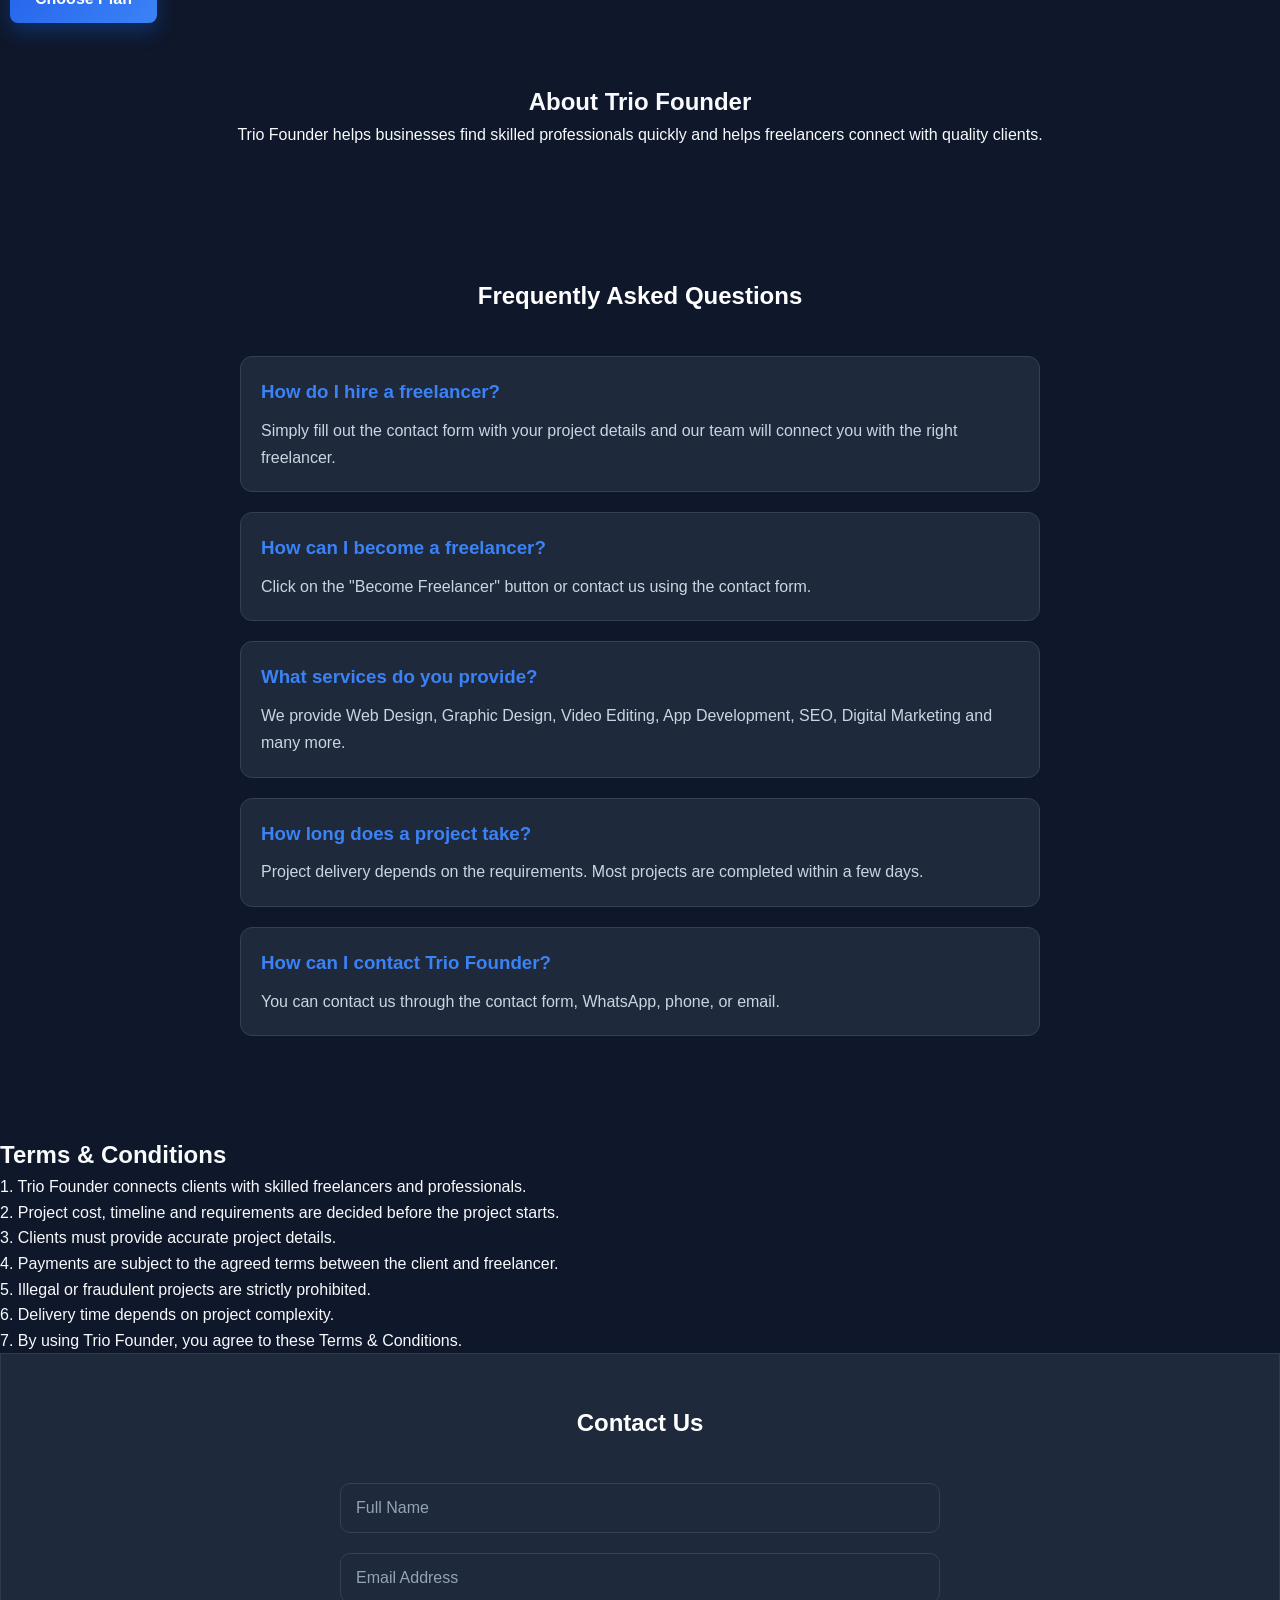
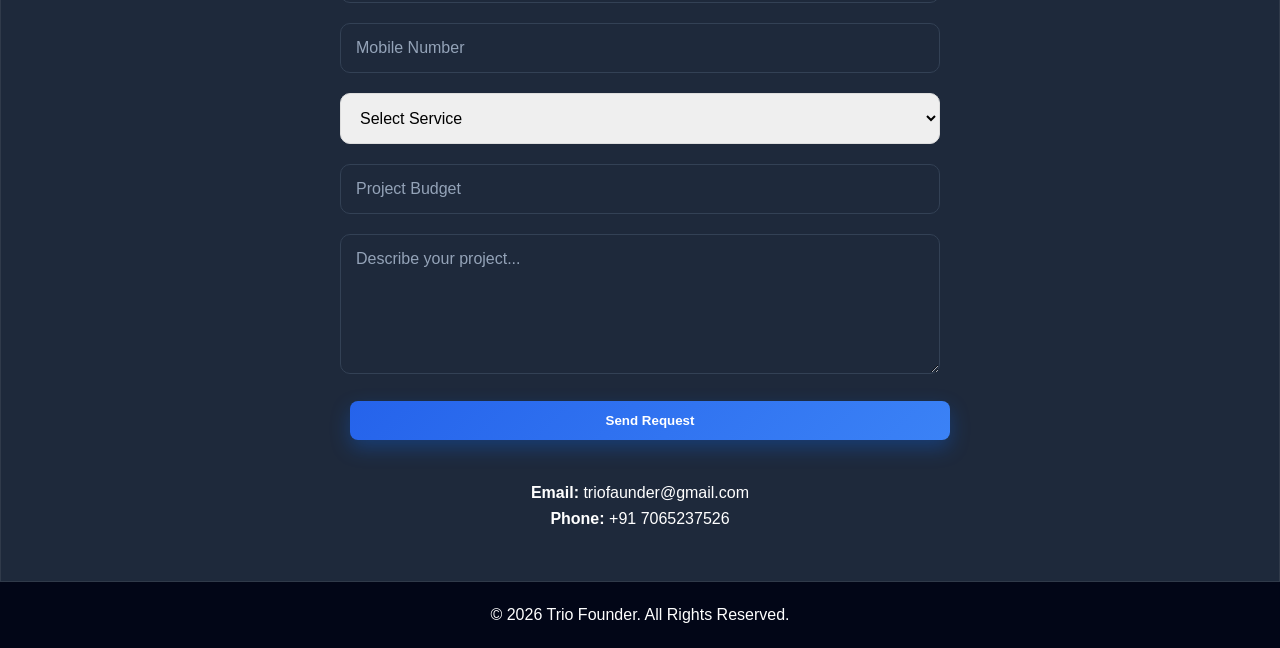
==== commit 6060a942: "Update index.html" ====
--- a/index.html
+++ b/index.html
@@ -224,6 +224,29 @@
     <div class="faq-item">
         <h3>How can I contact Trio Founder?</h3>
         <p>You can contact us through the contact form, WhatsApp, phone, or email.</p>
+    </div>
+
+</section>
+<section class="terms" id="terms">
+
+    <h2>Terms & Conditions</h2>
+
+    <div class="terms-box">
+
+        <p>1. Trio Founder connects clients with skilled freelancers and professionals.</p>
+
+        <p>2. Project cost, timeline and requirements are decided before the project starts.</p>
+
+        <p>3. Clients must provide accurate project details.</p>
+
+        <p>4. Payments are subject to the agreed terms between the client and freelancer.</p>
+
+        <p>5. Illegal or fraudulent projects are strictly prohibited.</p>
+
+        <p>6. Delivery time depends on project complexity.</p>
+
+        <p>7. By using Trio Founder, you agree to these Terms & Conditions.</p>
+
     </div>
 
 </section>
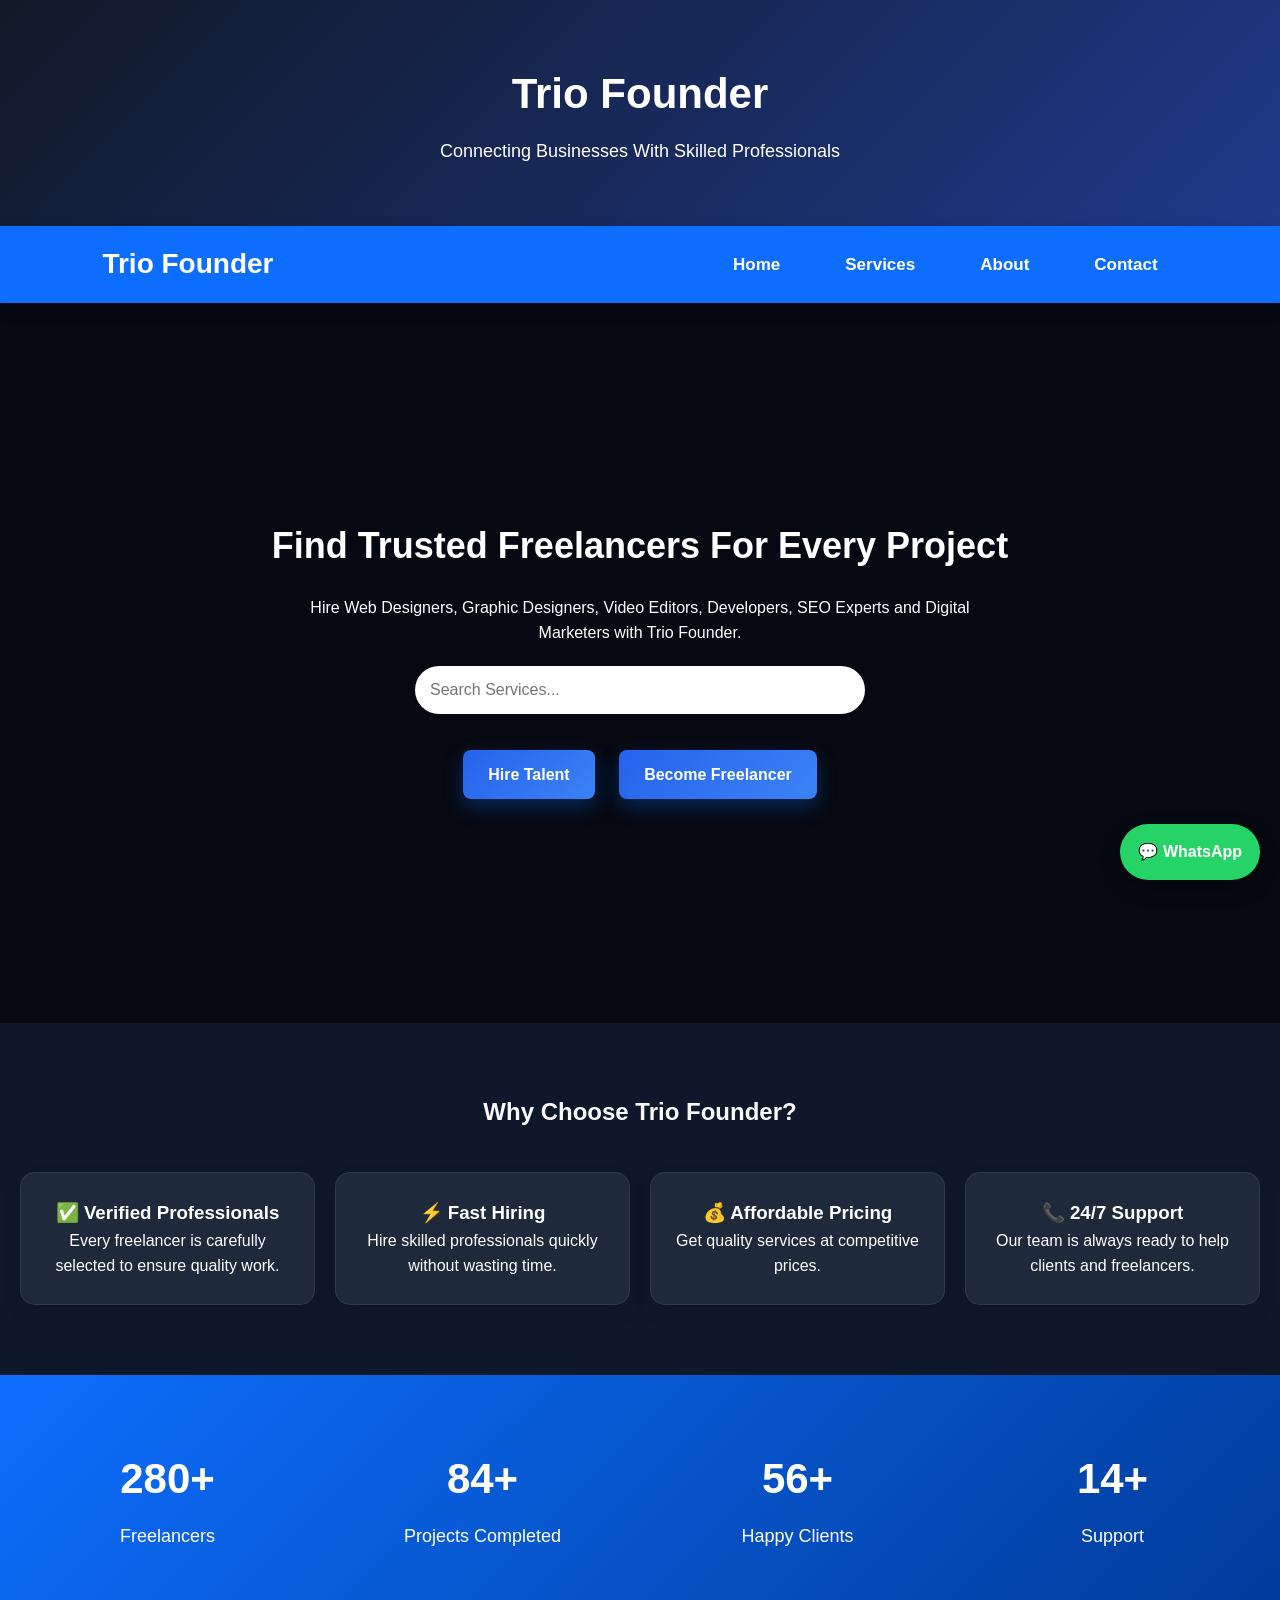
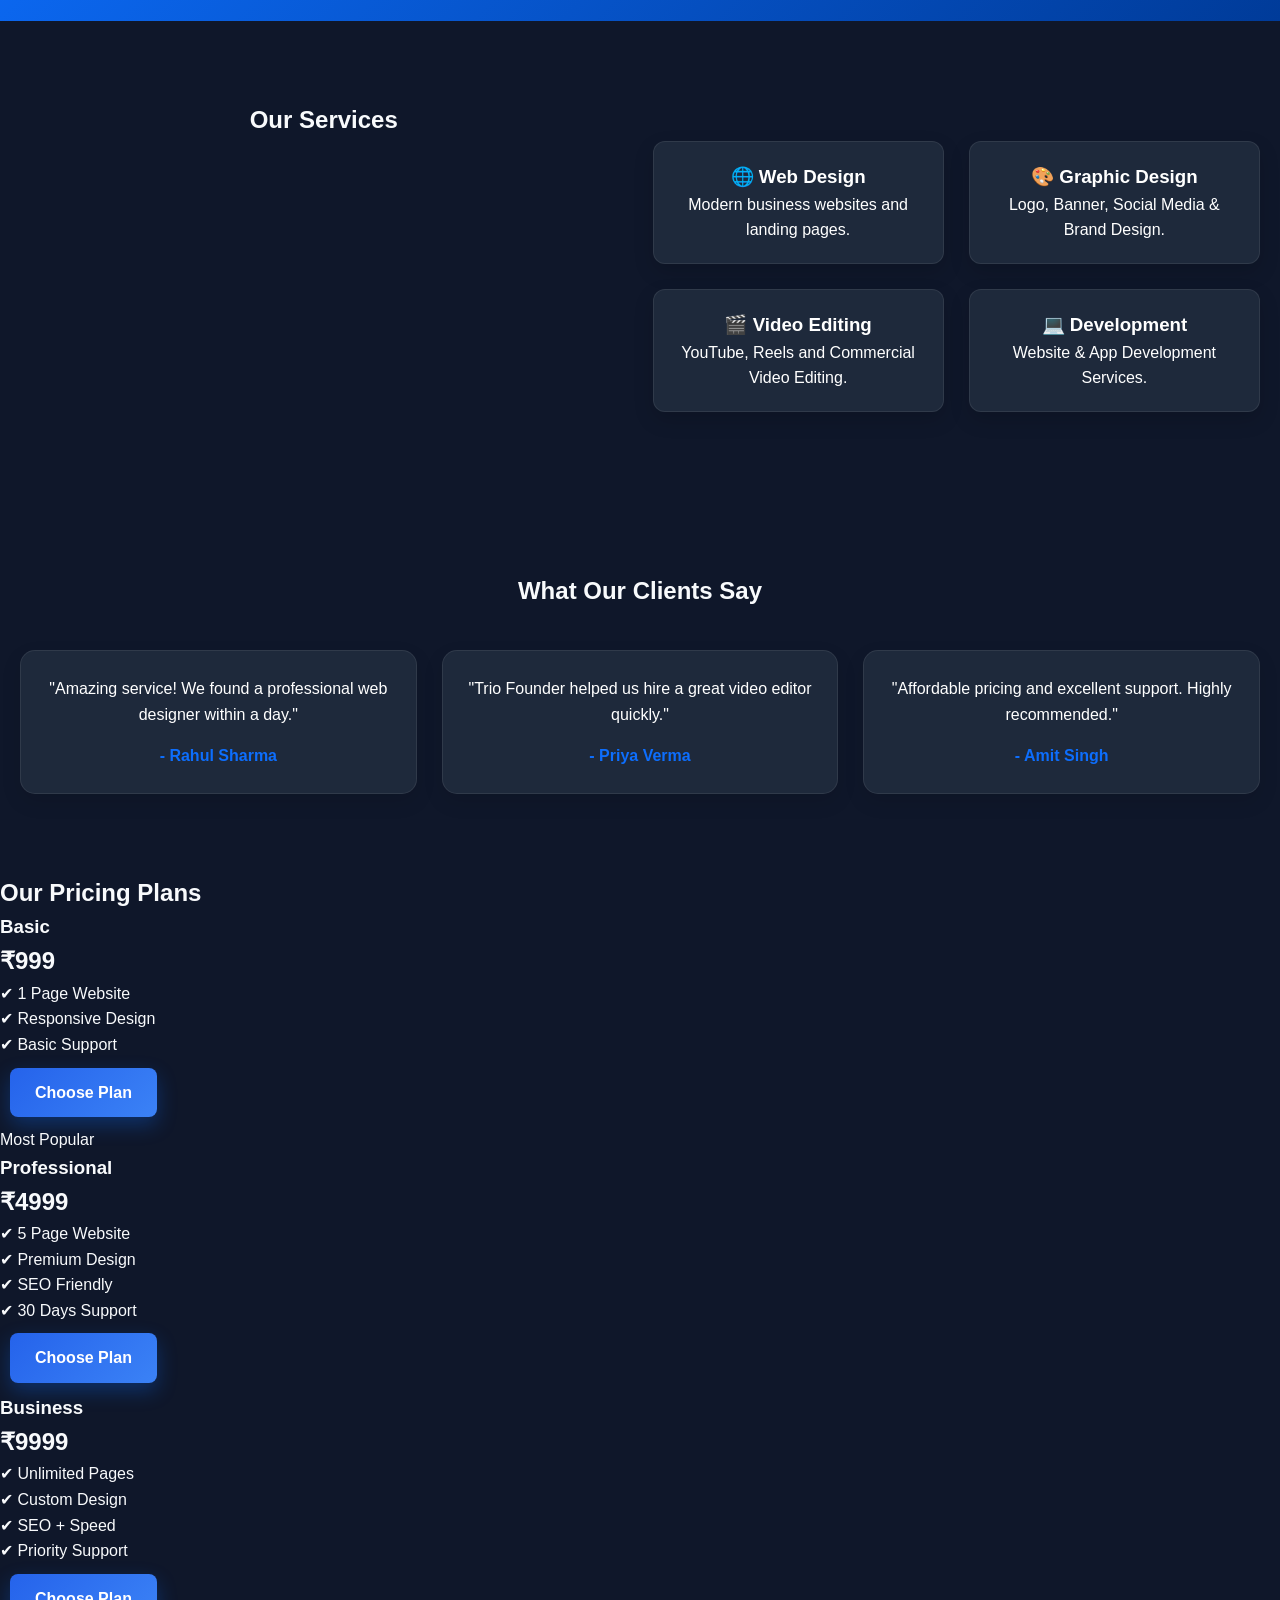
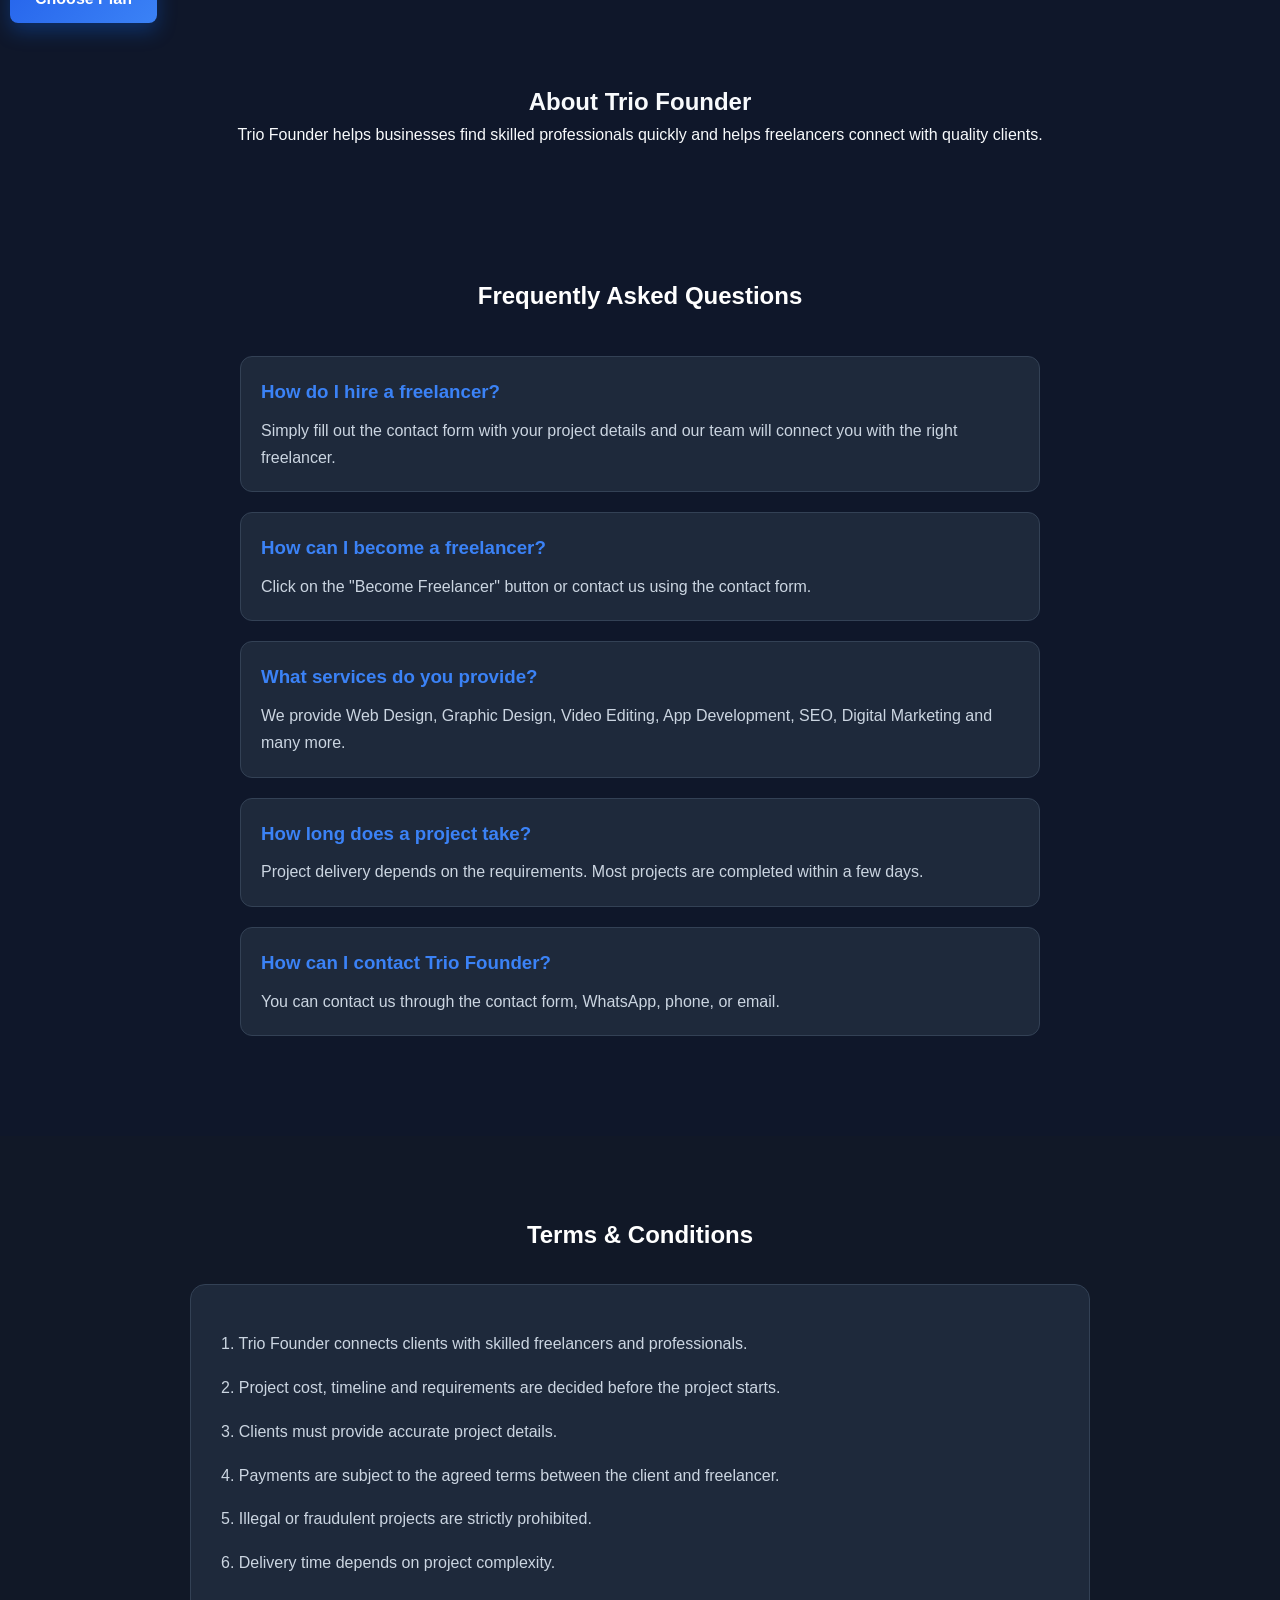
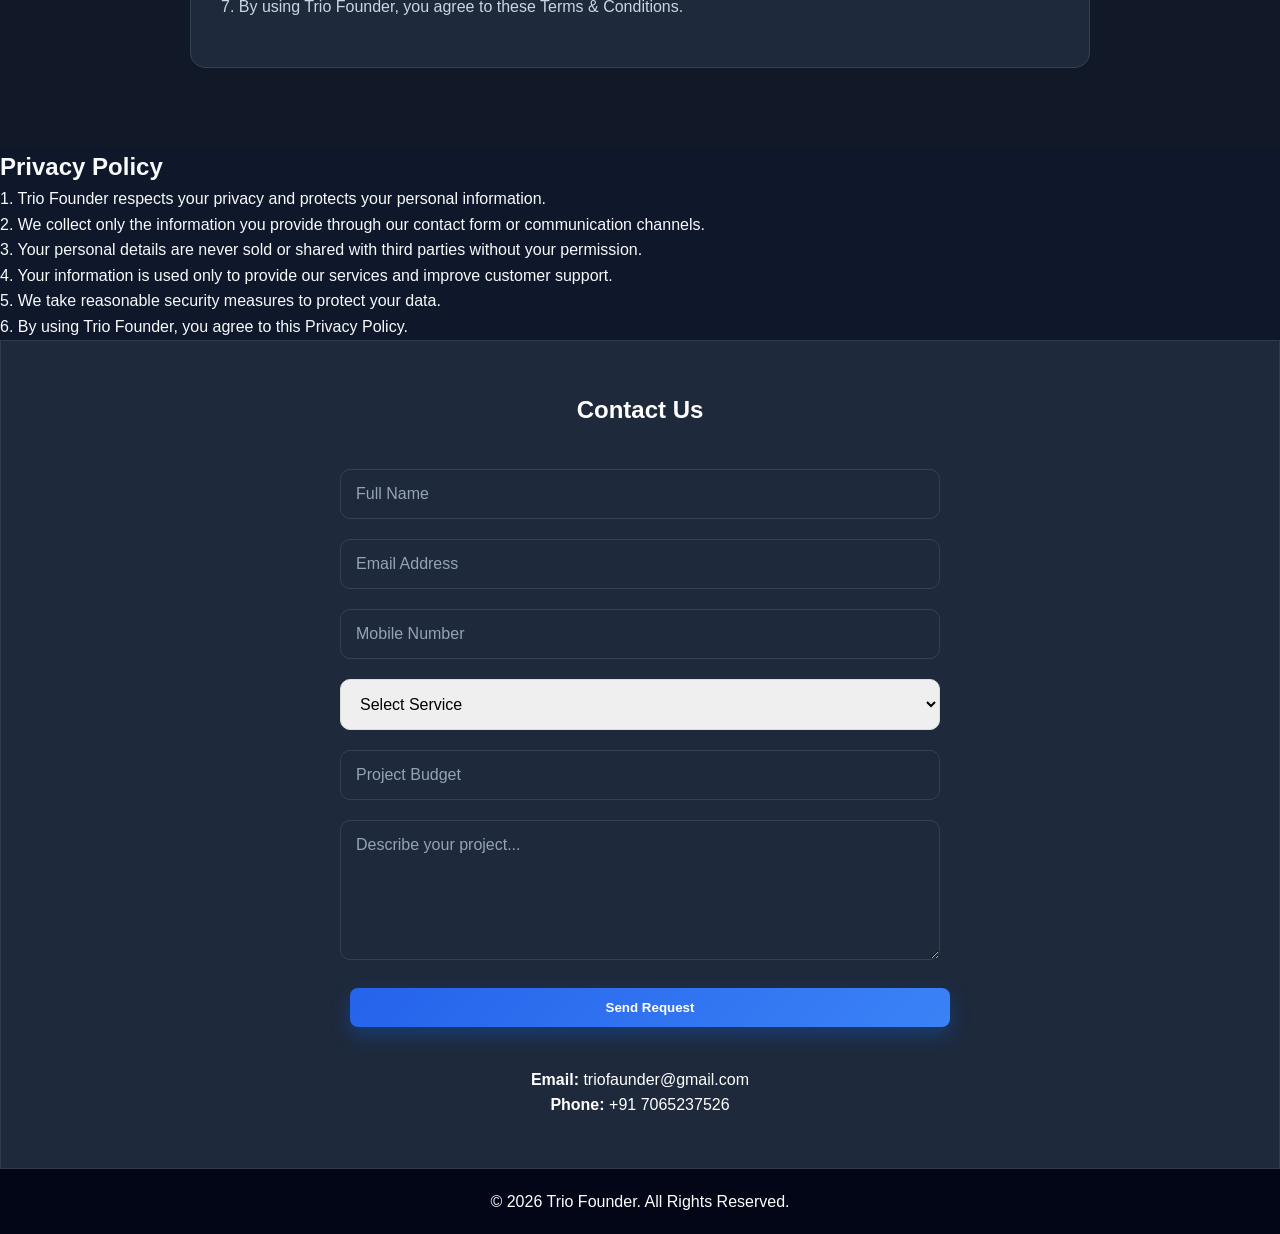
==== commit 41a67c11: "Update index.html" ====
--- a/index.html
+++ b/index.html
@@ -246,6 +246,27 @@
         <p>6. Delivery time depends on project complexity.</p>
 
         <p>7. By using Trio Founder, you agree to these Terms & Conditions.</p>
+
+    </div>
+
+</section>
+<section class="privacy" id="privacy">
+
+    <h2>Privacy Policy</h2>
+
+    <div class="privacy-box">
+
+        <p>1. Trio Founder respects your privacy and protects your personal information.</p>
+
+        <p>2. We collect only the information you provide through our contact form or communication channels.</p>
+
+        <p>3. Your personal details are never sold or shared with third parties without your permission.</p>
+
+        <p>4. Your information is used only to provide our services and improve customer support.</p>
+
+        <p>5. We take reasonable security measures to protect your data.</p>
+
+        <p>6. By using Trio Founder, you agree to this Privacy Policy.</p>
 
     </div>
 
--- a/style.css
+++ b/style.css
@@ -590,4 +590,36 @@
 .faq-item p{
     color:#cbd5e1;
     line-height:1.7;
+}
+/* Terms & Conditions */
+
+.terms{
+    padding:80px 20px;
+    background:#111827;
+    text-align:center;
+}
+
+.terms h2{
+    color:#fff;
+    margin-bottom:30px;
+}
+
+.terms-box{
+    max-width:900px;
+    margin:auto;
+    background:#1e293b;
+    padding:30px;
+    border-radius:15px;
+    border:1px solid #334155;
+    text-align:left;
+}
+
+.terms-box p{
+    color:#cbd5e1;
+    margin:15px 0;
+    line-height:1.8;
+}
+
+.terms-box:hover{
+    box-shadow:0 0 20px rgba(59,130,246,.4);
 }
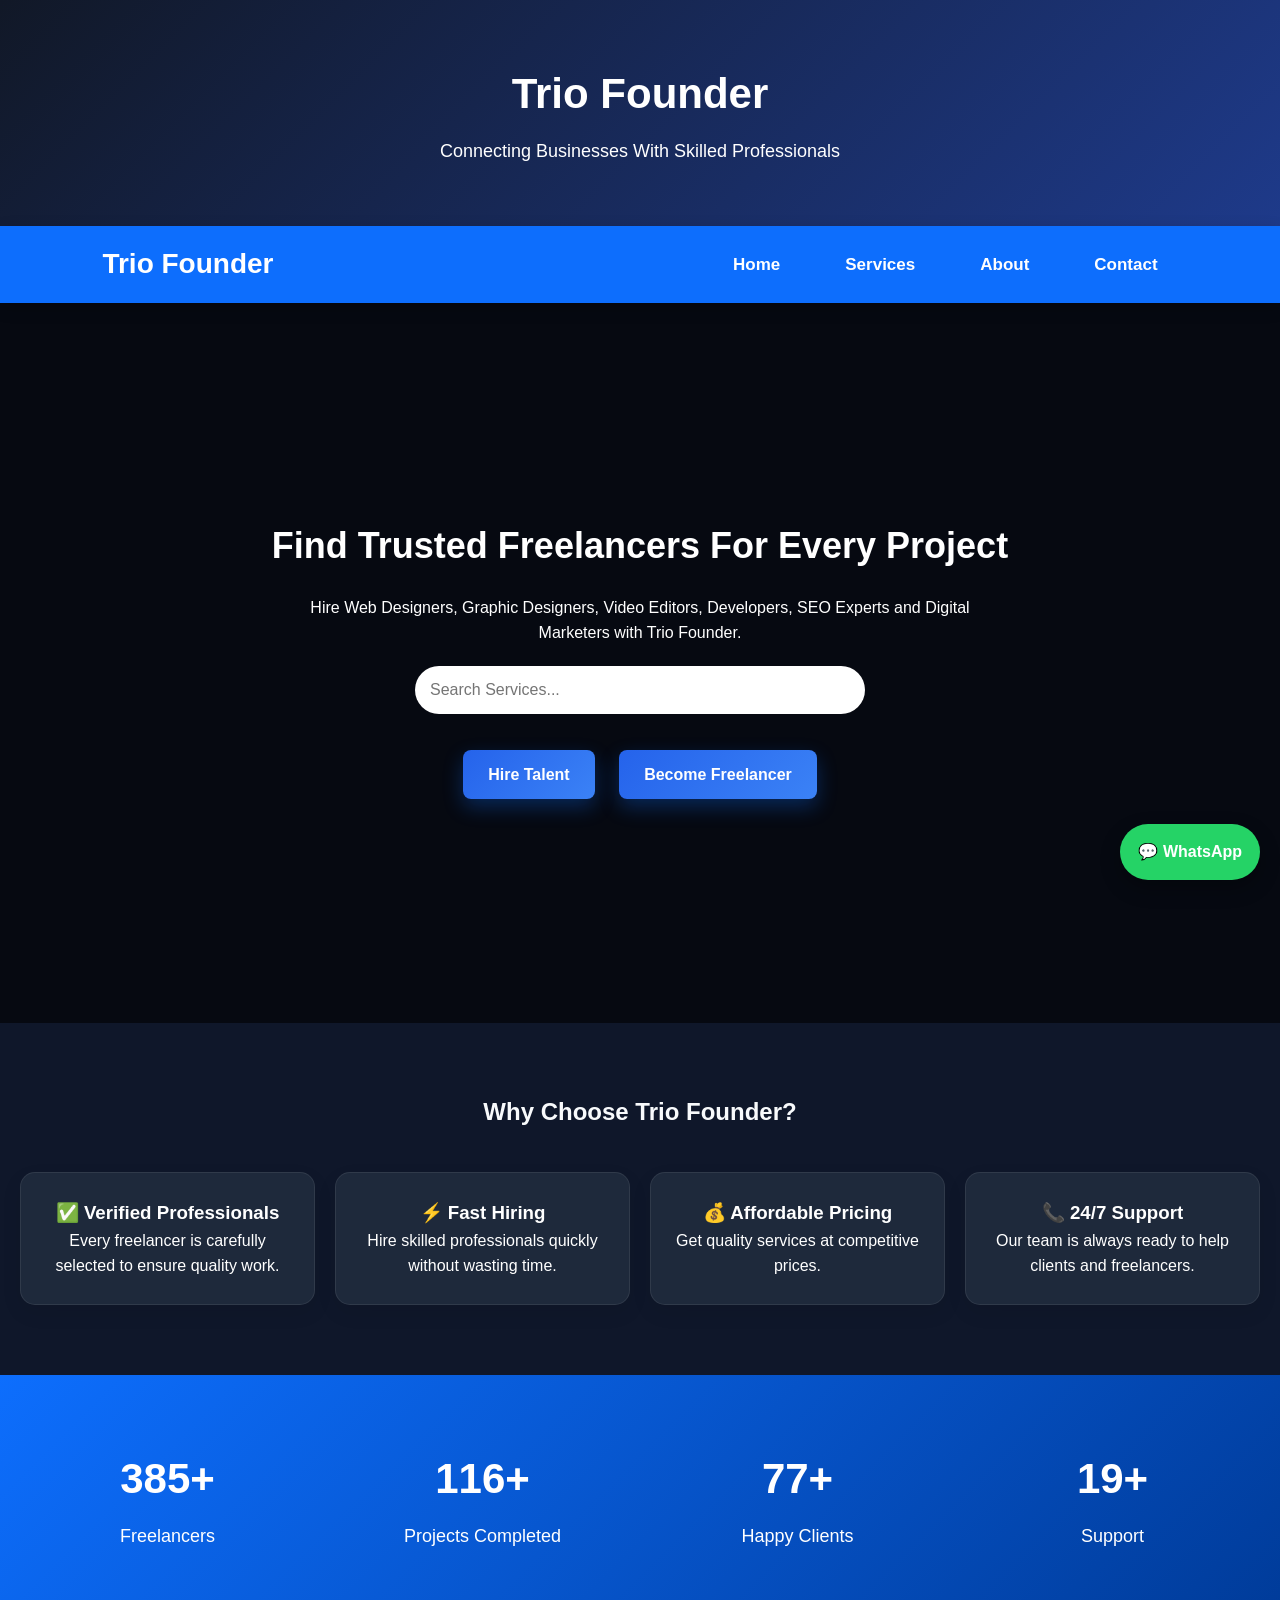
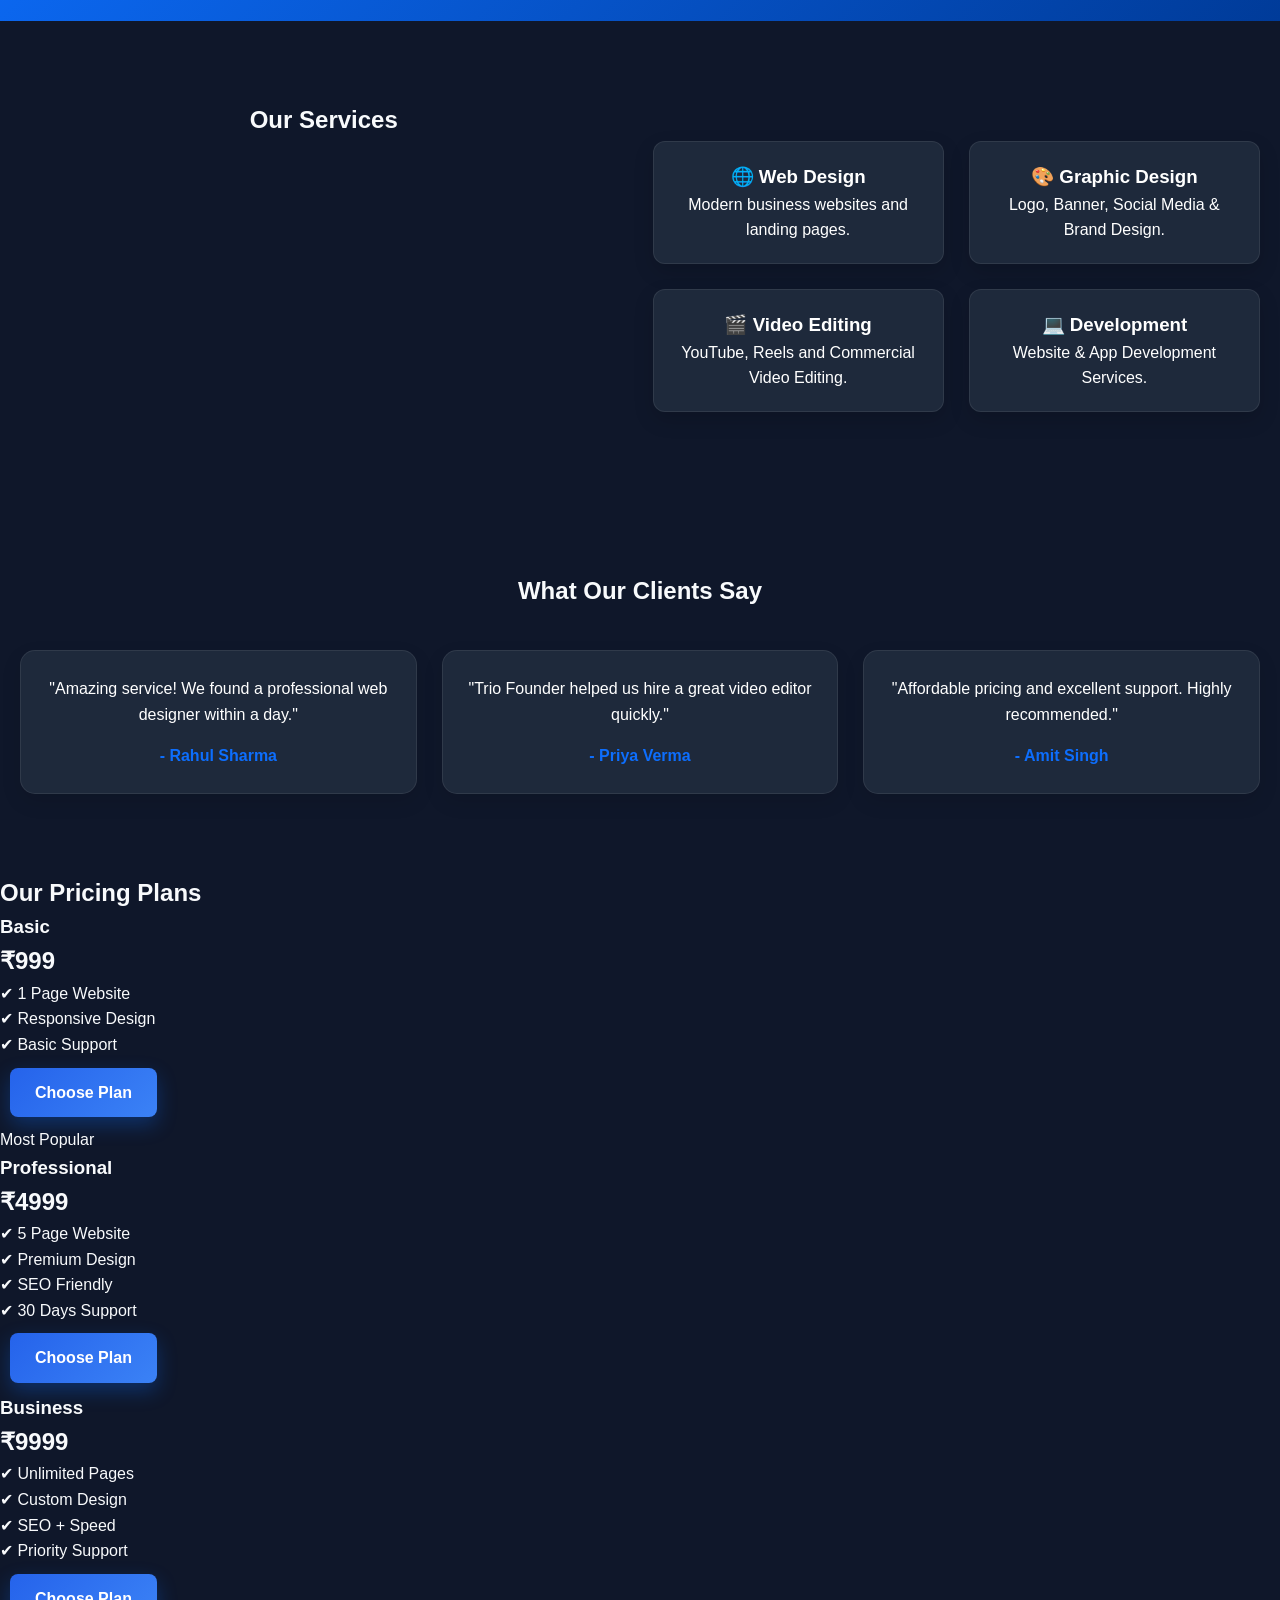
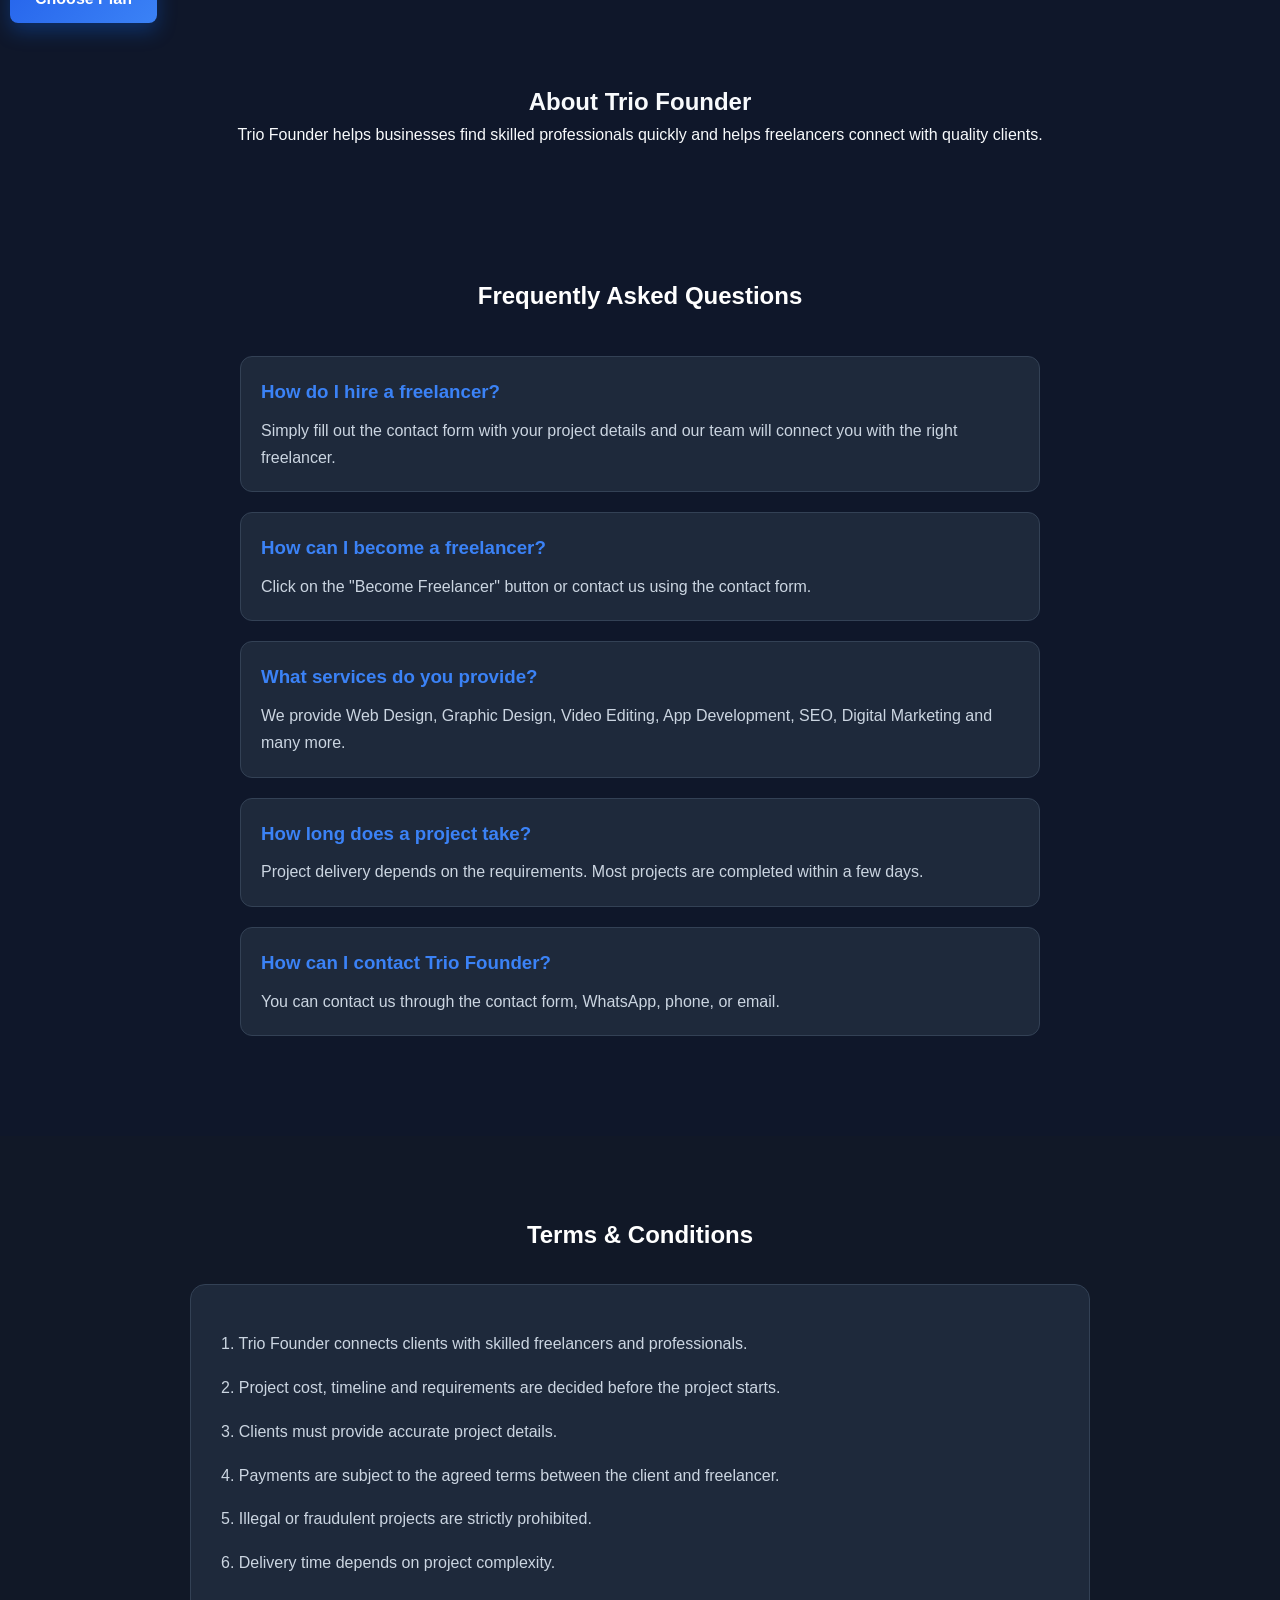
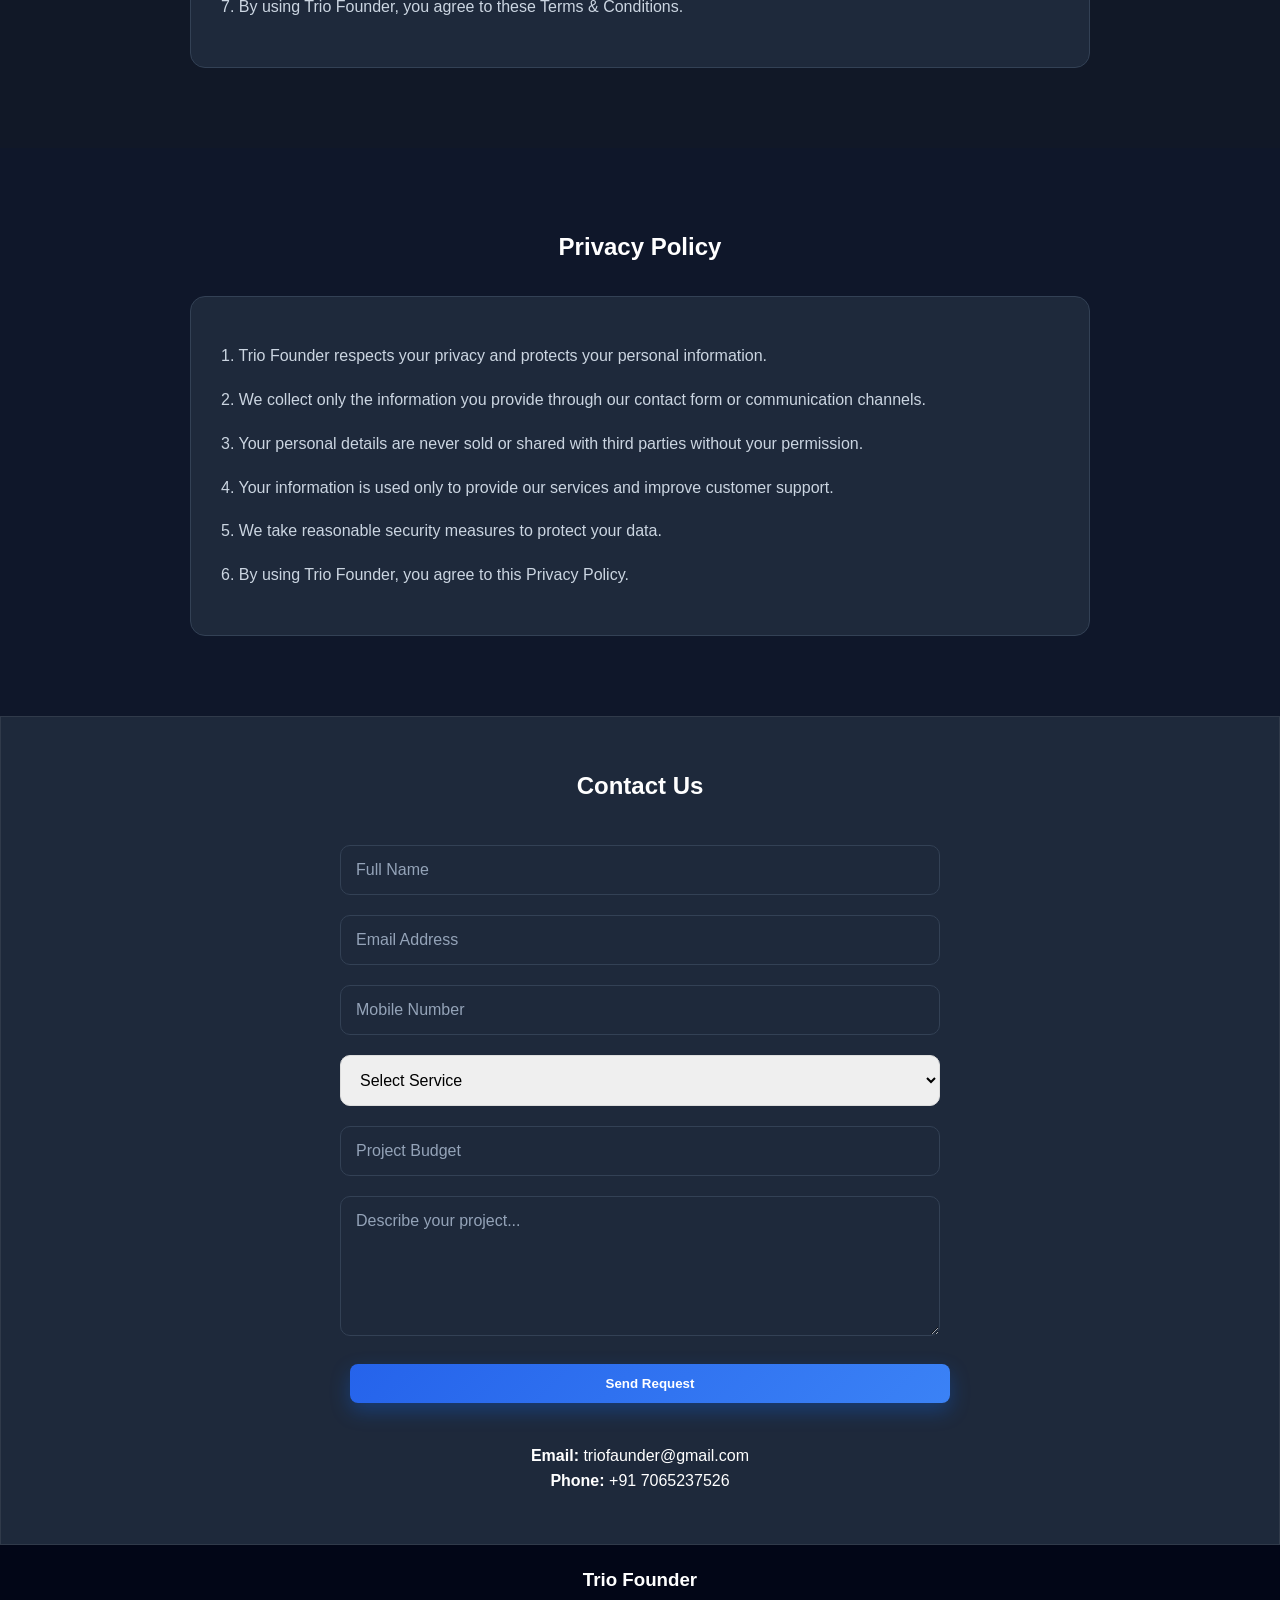
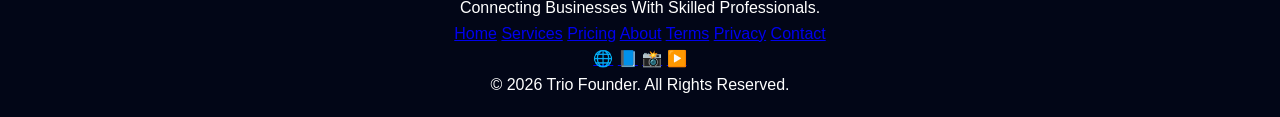
==== commit d280670e: "Update index.html" ====
--- a/index.html
+++ b/index.html
@@ -310,7 +310,36 @@
     💬 WhatsApp
 </a>
 <footer>
-  <p>© 2026 Trio Founder. All Rights Reserved.</p>
+
+    <div class="footer-content">
+
+        <h3>Trio Founder</h3>
+
+        <p>Connecting Businesses With Skilled Professionals.</p>
+
+        <div class="footer-links">
+            <a href="#">Home</a>
+            <a href="#services">Services</a>
+            <a href="#pricing">Pricing</a>
+            <a href="#about">About</a>
+            <a href="#terms">Terms</a>
+            <a href="#privacy">Privacy</a>
+            <a href="#contact">Contact</a>
+        </div>
+
+        <div class="social-icons">
+            <a href="#">🌐</a>
+            <a href="#">📘</a>
+            <a href="#">📸</a>
+            <a href="#">▶️</a>
+        </div>
+
+        <p class="copyright">
+            © 2026 Trio Founder. All Rights Reserved.
+        </p>
+
+    </div>
+
 </footer>
 
 <script src="script.js"></script>
--- a/style.css
+++ b/style.css
@@ -622,4 +622,36 @@
 
 .terms-box:hover{
     box-shadow:0 0 20px rgba(59,130,246,.4);
+}
+/* Privacy Policy */
+
+.privacy{
+    padding:80px 20px;
+    background:#0f172a;
+    text-align:center;
+}
+
+.privacy h2{
+    color:#fff;
+    margin-bottom:30px;
+}
+
+.privacy-box{
+    max-width:900px;
+    margin:auto;
+    background:#1e293b;
+    padding:30px;
+    border-radius:15px;
+    border:1px solid #334155;
+    text-align:left;
+}
+
+.privacy-box p{
+    color:#cbd5e1;
+    margin:15px 0;
+    line-height:1.8;
+}
+
+.privacy-box:hover{
+    box-shadow:0 0 20px rgba(59,130,246,.4);
 }
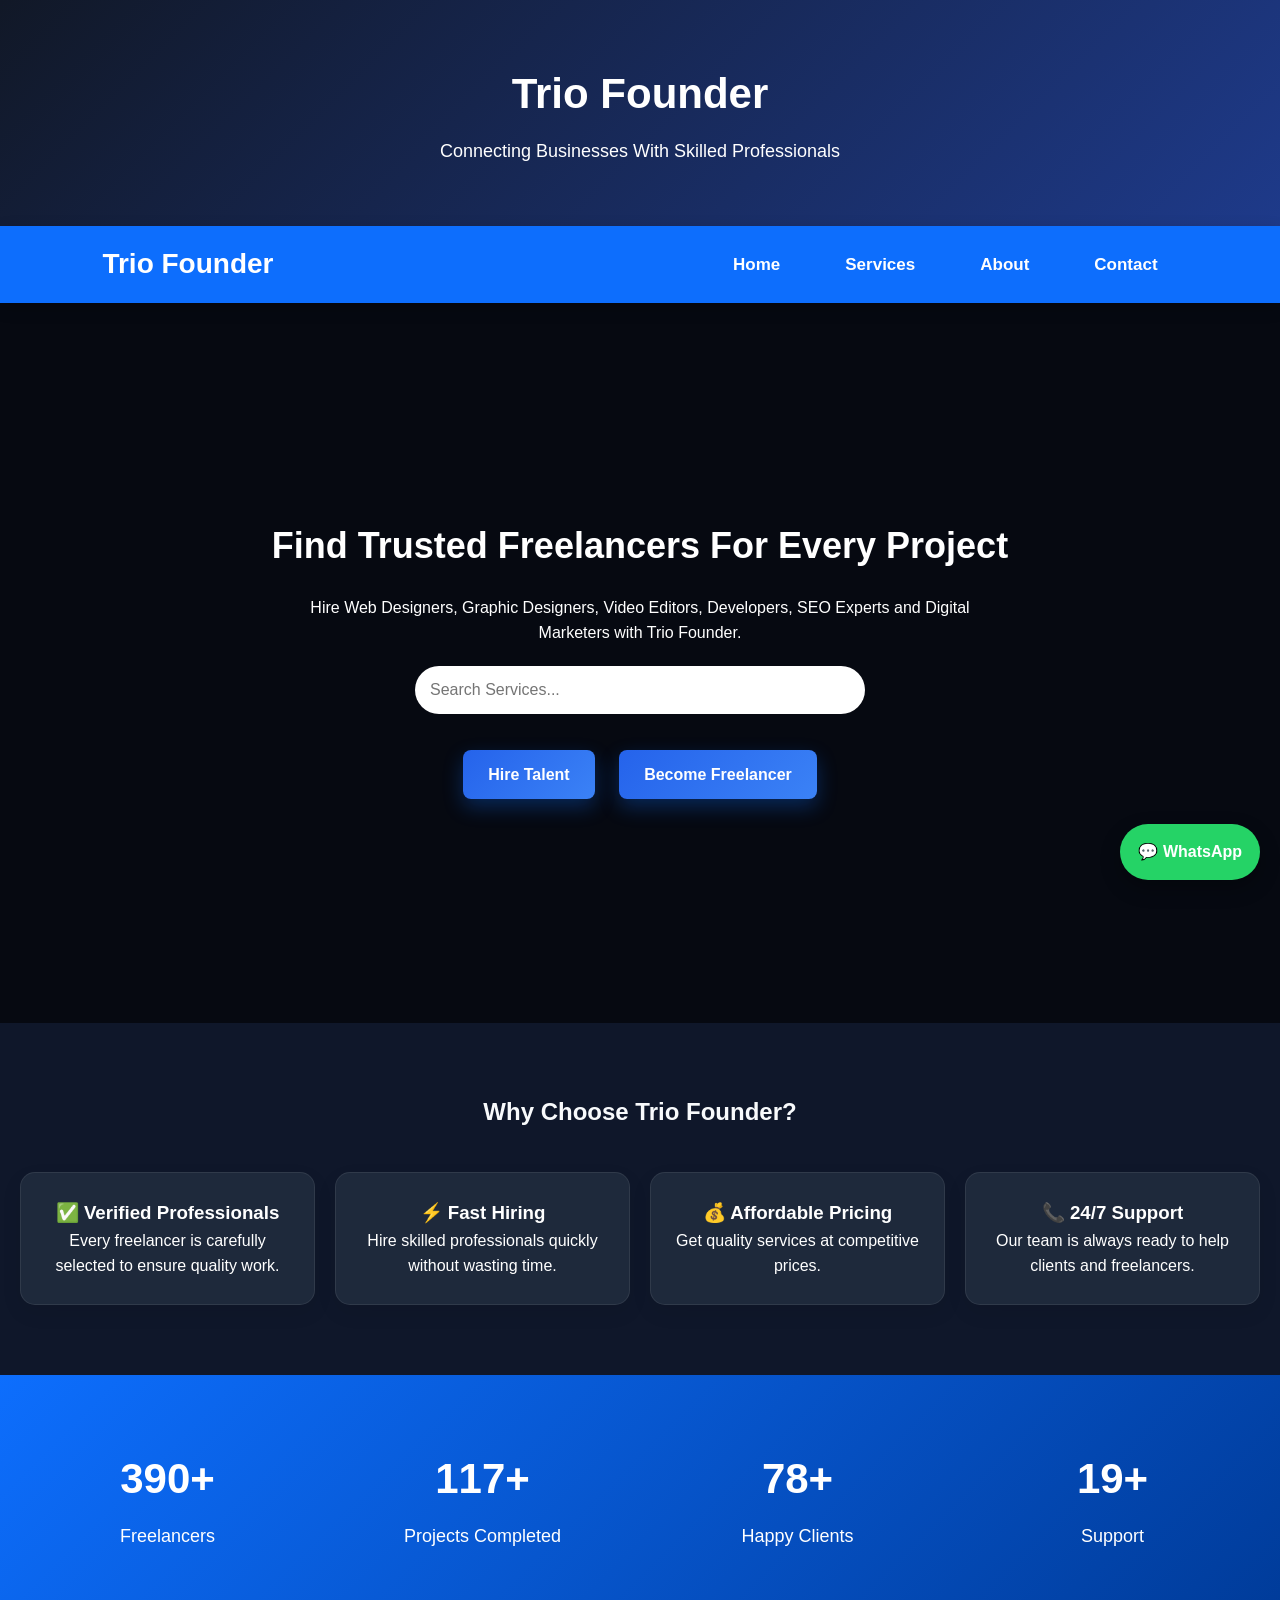
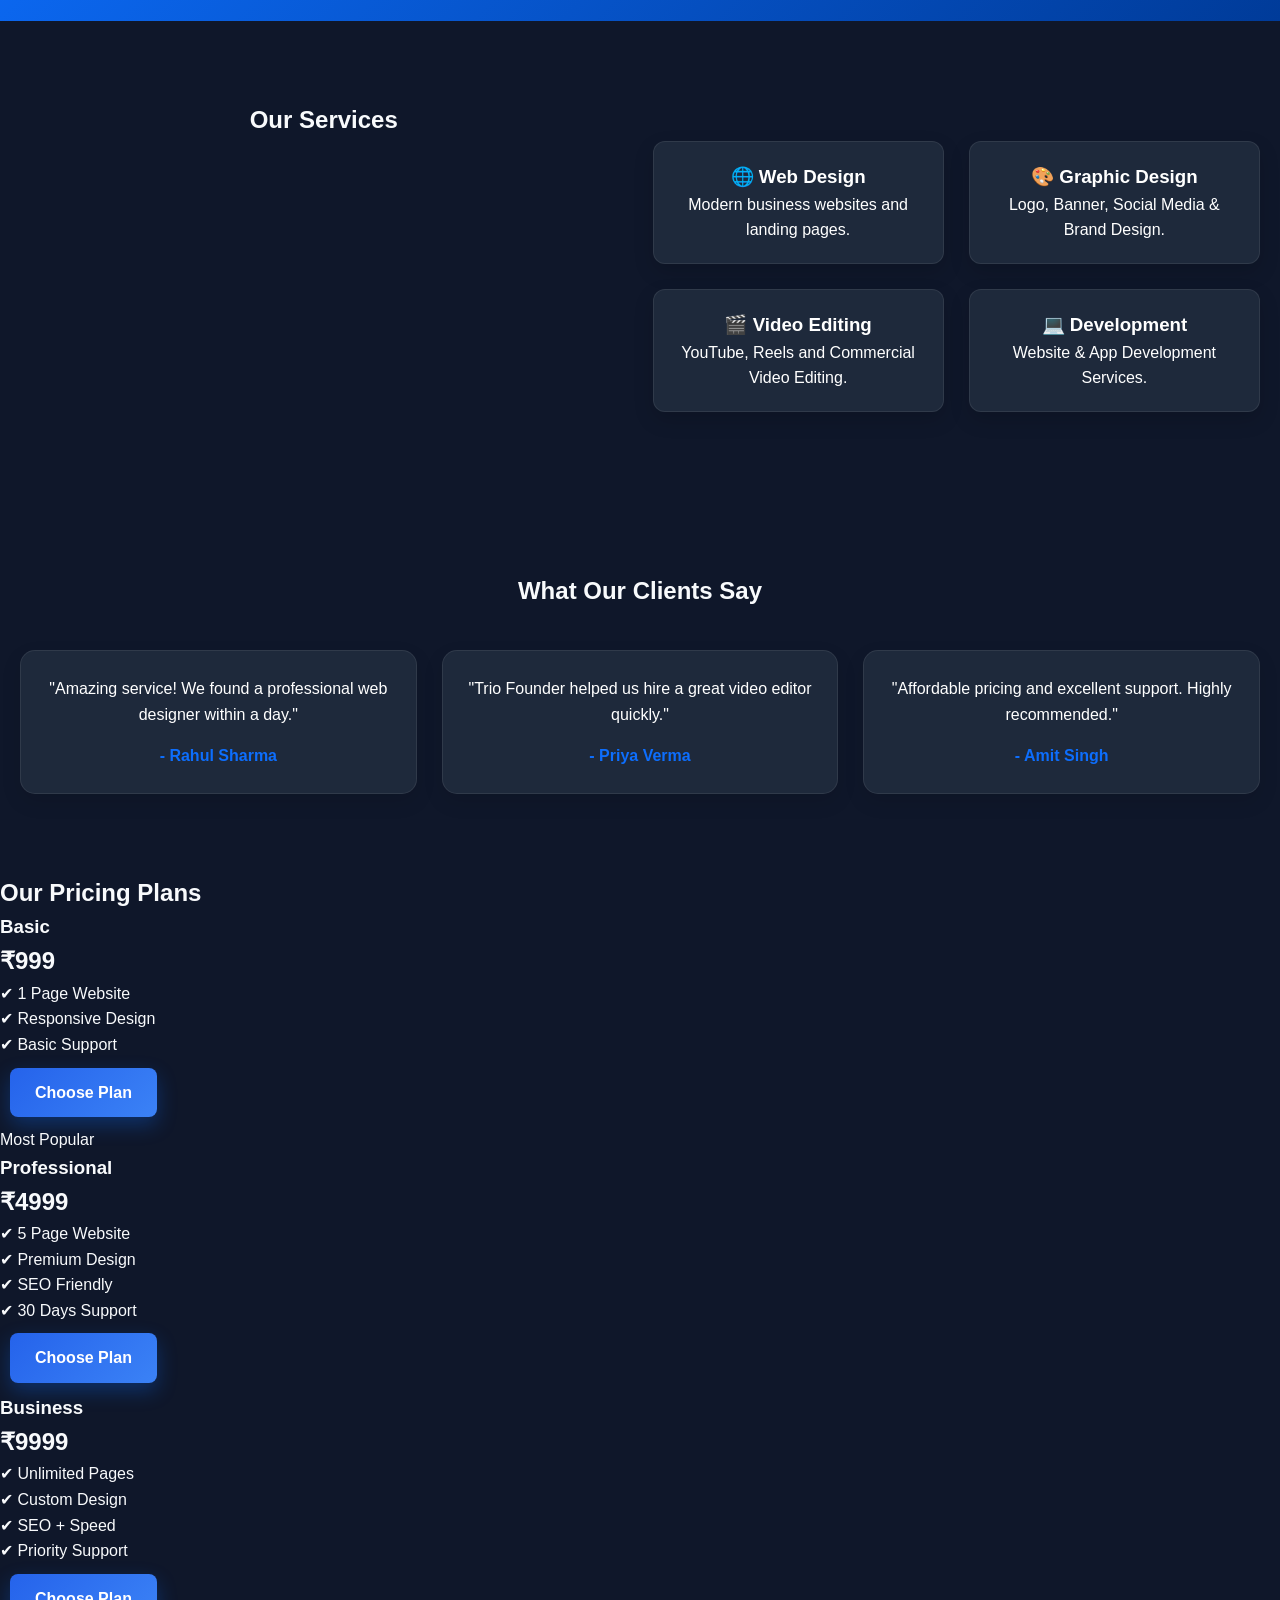
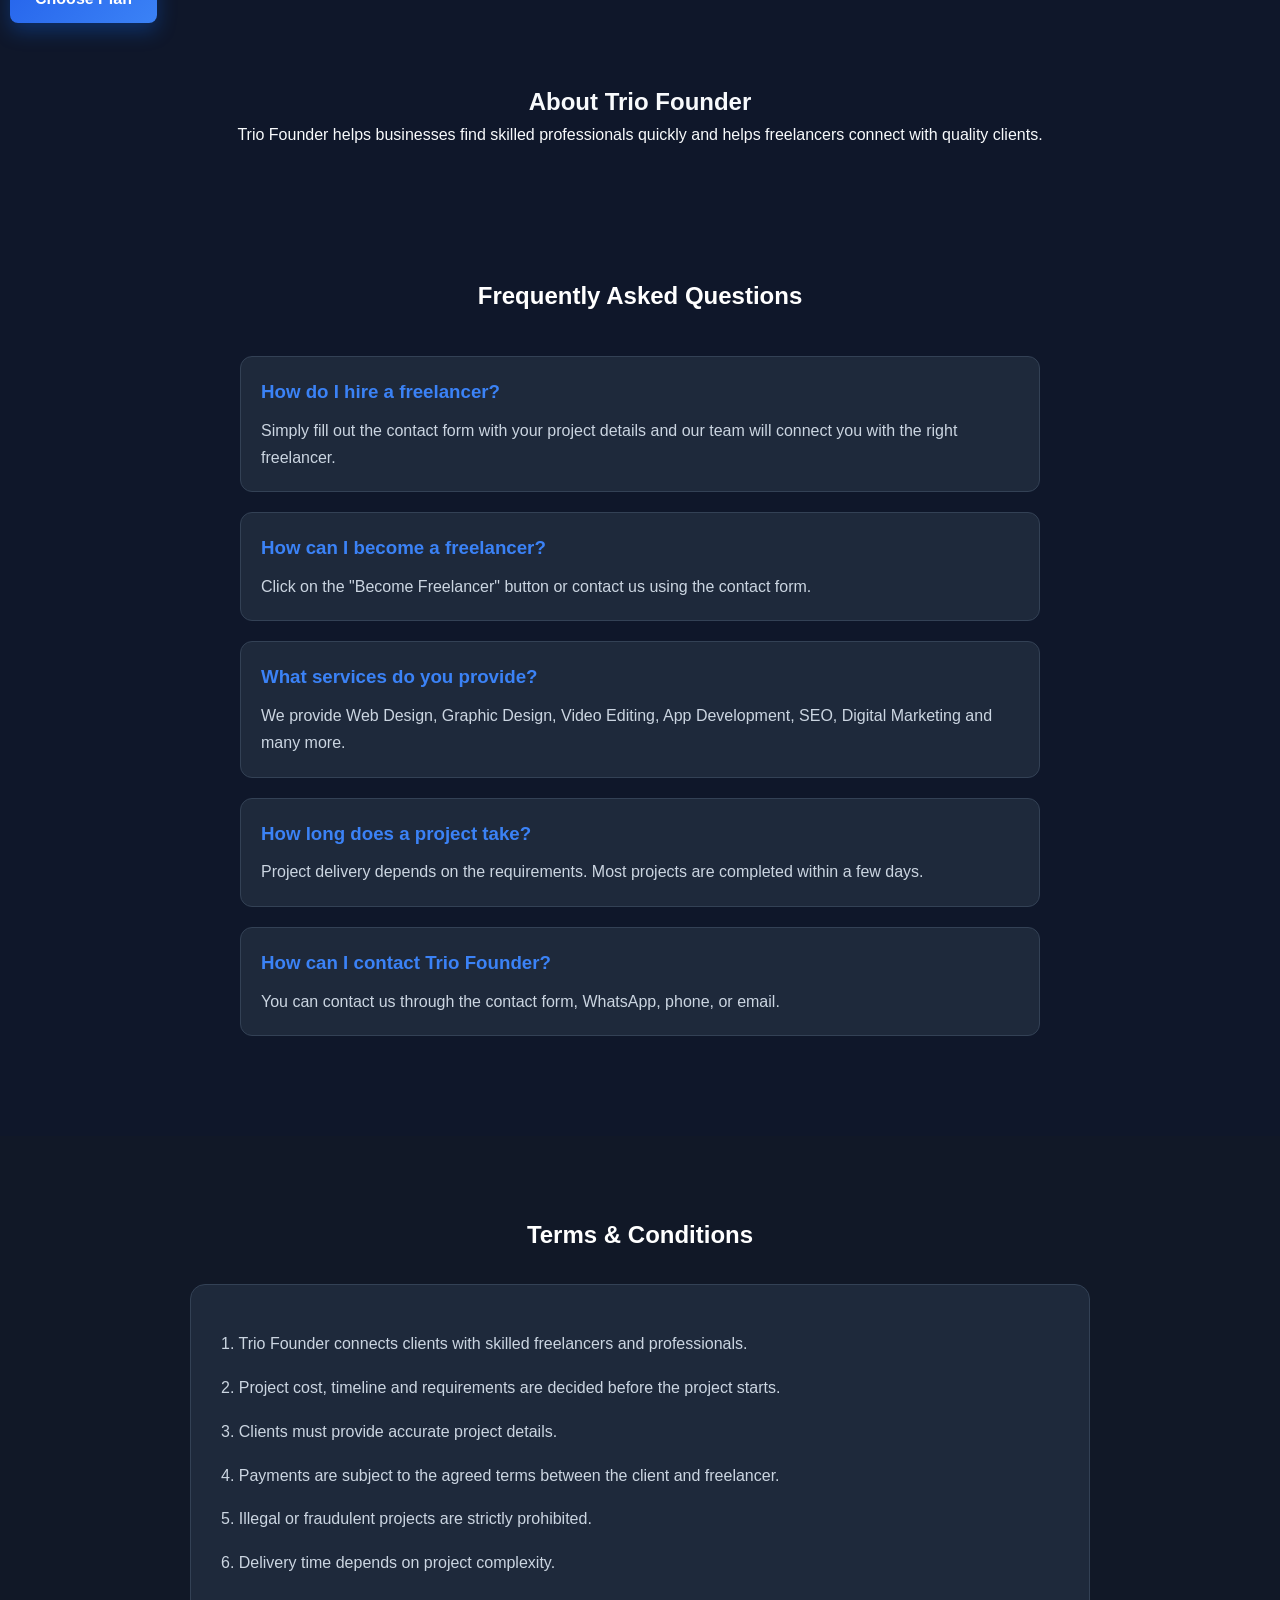
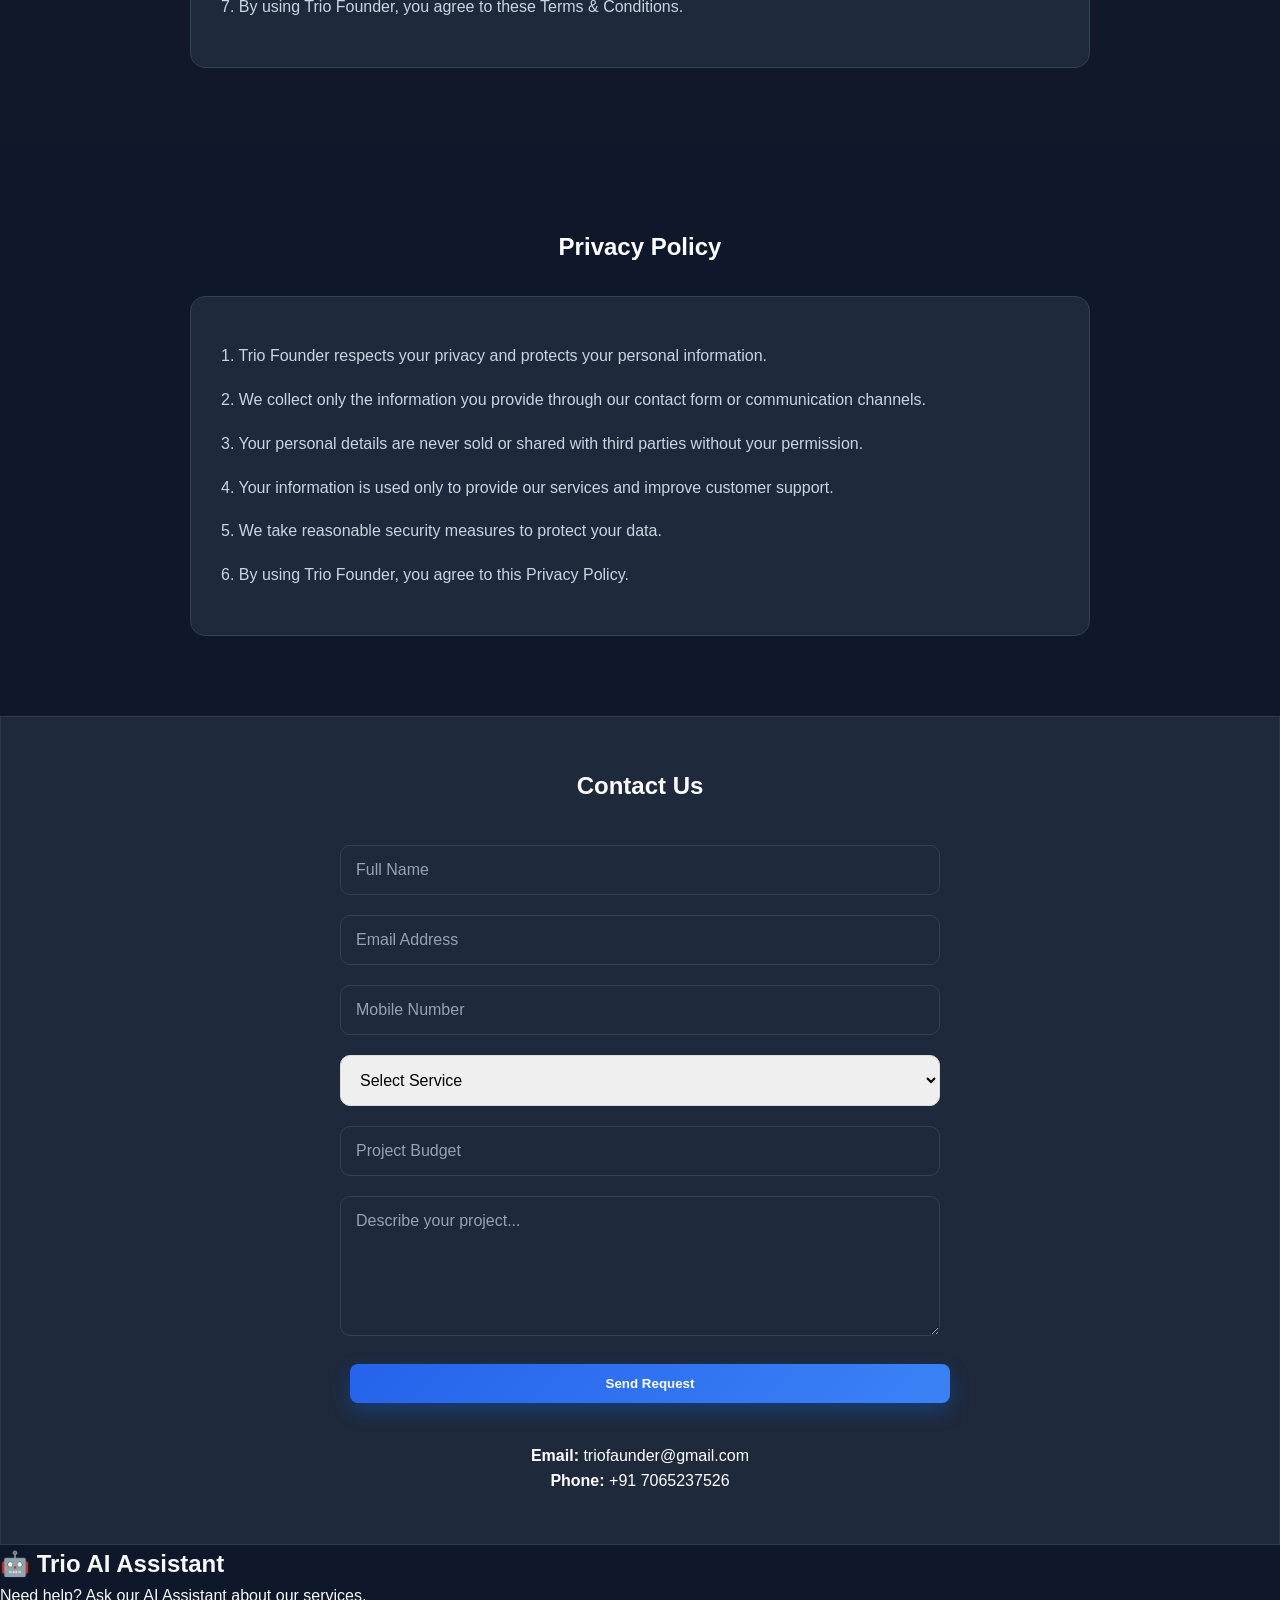
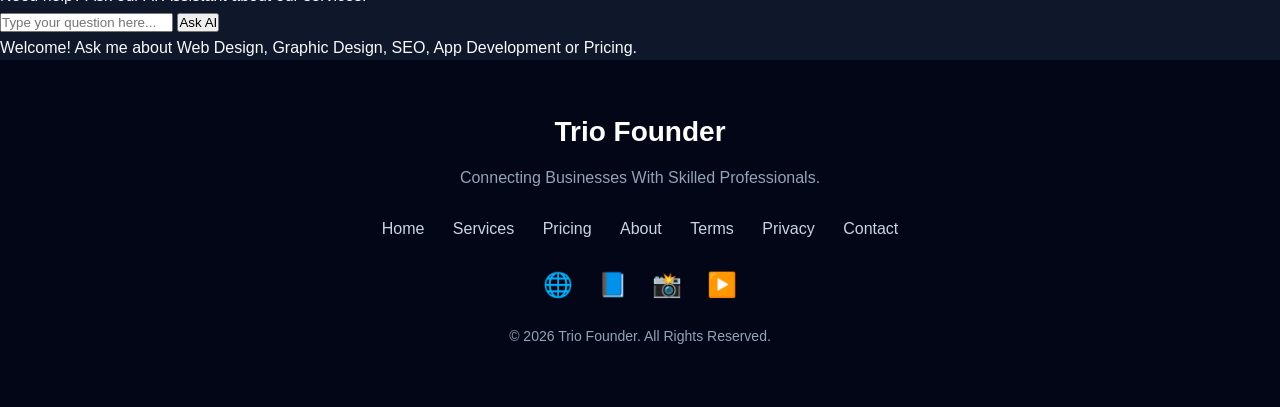
==== commit 2f316b1a: "Update index.html" ====
--- a/index.html
+++ b/index.html
@@ -306,6 +306,26 @@
     <p><strong>Email:</strong> triofaunder@gmail.com</p>
     <p><strong>Phone:</strong> +91 7065237526</p>
 </section>
+<!-- AI Assistant Section -->
+<section id="ai" class="ai-section">
+
+    <h2>🤖 Trio AI Assistant</h2>
+
+    <p>Need help? Ask our AI Assistant about our services.</p>
+
+    <div class="ai-box">
+
+        <input type="text" id="userQuestion" placeholder="Type your question here...">
+
+        <button onclick="askAI()">Ask AI</button>
+
+        <div id="aiAnswer" class="ai-answer">
+            Welcome! Ask me about Web Design, Graphic Design, SEO, App Development or Pricing.
+        </div>
+
+    </div>
+
+</section>
 <a href="https://wa.me/917065237526" class="whatsapp" target="_blank">
     💬 WhatsApp
 </a>
--- a/style.css
+++ b/style.css
@@ -654,4 +654,57 @@
 
 .privacy-box:hover{
     box-shadow:0 0 20px rgba(59,130,246,.4);
+}
+/* Premium Footer */
+
+footer{
+    background:#020617;
+    padding:50px 20px;
+    text-align:center;
+}
+
+.footer-content h3{
+    color:#fff;
+    font-size:28px;
+}
+
+.footer-content p{
+    color:#94a3b8;
+    margin:10px 0;
+}
+
+.footer-links{
+    margin:25px 0;
+}
+
+.footer-links a{
+    color:#cbd5e1;
+    text-decoration:none;
+    margin:0 12px;
+    transition:.3s;
+}
+
+.footer-links a:hover{
+    color:#3b82f6;
+}
+
+.social-icons{
+    margin:20px 0;
+}
+
+.social-icons a{
+    font-size:24px;
+    text-decoration:none;
+    margin:0 10px;
+    transition:.3s;
+}
+
+.social-icons a:hover{
+    transform:scale(1.2);
+}
+
+.copyright{
+    margin-top:20px;
+    color:#64748b;
+    font-size:14px;
 }
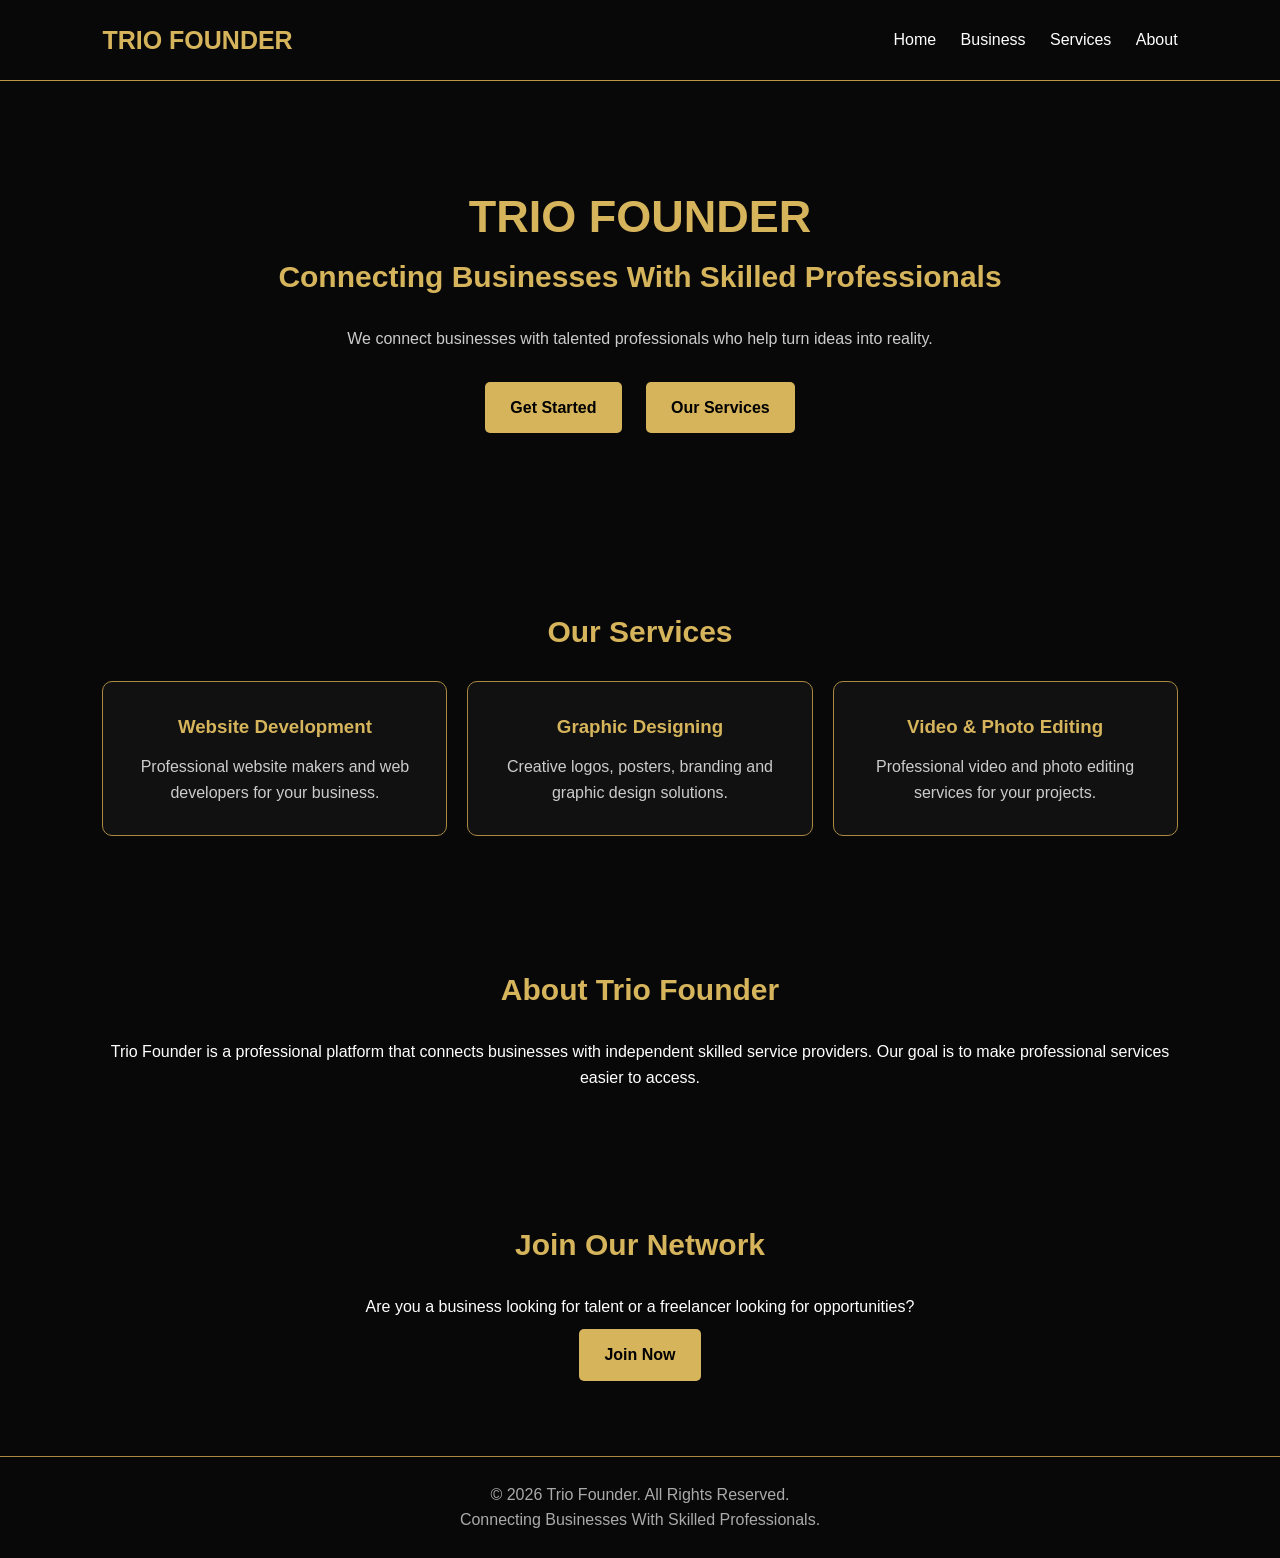
==== commit 6b252957: "Create index.html" ====
--- a/index.html
+++ b/index.html
@@ -1,367 +1,74 @@
-<!DOCTYPE html>
-<html lang="en">
+<!DOCTYPE html><html lang="en">
 <head>
-  <meta charset="UTF-8">
-  <meta name="viewport" content="width=device-width, initial-scale=1.0">
-  <title>Trio Founder</title>
-  <link rel="stylesheet" href="style.css">
+<meta charset="UTF-8">
+<meta name="viewport" content="width=device-width, initial-scale=1.0">
+<meta name="description" content="Trio Founder connects businesses with skilled web developers, graphic designers and video editors.">
+<title>Trio Founder | Professional Services</title>
+<style>
+*{margin:0;padding:0;box-sizing:border-box}
+body{background:#080808;color:#fff;font-family:Arial,sans-serif;line-height:1.6}
+header{padding:20px 8%;display:flex;justify-content:space-between;align-items:center;border-bottom:1px solid #b99745}
+.logo{font-size:25px;color:#d6b45c;font-weight:bold}
+nav a{color:white;text-decoration:none;margin-left:20px}
+.hero{text-align:center;padding:100px 20px}
+.hero h1{font-size:45px;color:#d6b45c}
+.hero p{max-width:650px;margin:20px auto;color:#ccc}
+.btn{display:inline-block;background:#d6b45c;color:#000;padding:13px 25px;text-decoration:none;border-radius:5px;font-weight:bold;margin:10px}
+section{padding:65px 8%;text-align:center}
+h2{color:#d6b45c;margin-bottom:25px;font-size:30px}
+.cards{display:grid;grid-template-columns:repeat(auto-fit,minmax(220px,1fr));gap:20px}
+.card{border:1px solid #a98943;padding:30px;border-radius:10px;background:#111}
+.card h3{color:#d6b45c;margin-bottom:12px}
+.card p{color:#ccc}
+footer{text-align:center;padding:25px;border-top:1px solid #a98943;color:#aaa}
+@media(max-width:600px){
+header{flex-direction:column;gap:15px}
+nav a{margin:0 7px;font-size:13px}
+.hero h1{font-size:32px}
+}
+</style>
 </head>
 <body>
-
-<div class="loader"></div>
-
-<button id="topBtn">⬆</button>
-
 <header>
-  <h1>Trio Founder</h1>
-  <p>Connecting Businesses With Skilled Professionals</p>
-</header>
-
-<nav class="navbar">
-    <div class="logo">Trio Founder</div>
-
-    <div class="menu">
-        <a href="#">Home</a>
-        <a href="#services">Services</a>
-        <a href="#about">About</a>
-        <a href="#contact">Contact</a>
-    </div>
+<div class="logo">TRIO FOUNDER</div>
+<nav>
+<a href="index.html">Home</a>
+<a href="business.html">Business</a>
+<a href="#services">Services</a>
+<a href="#about">About</a>
 </nav>
-
-<section class="hero">
-
-  <div class="overlay">
-
-    <h2>Find Trusted Freelancers For Every Project</h2>
-
-    <p>
-      Hire Web Designers, Graphic Designers, Video Editors,
-      Developers, SEO Experts and Digital Marketers with Trio Founder.
-    </p>
-
-    <input type="text" class="search" placeholder="Search Services...">
-
-    <br><br>
-
-    <a href="#contact" class="btn">Hire Talent</a>
-    <a href="#contact" class="btn btn2">Become Freelancer</a>
-
-  </div>
-
-</section>
-
-
-<section class="why-us">
-    <h2>Why Choose Trio Founder?</h2>
-
-    <div class="features">
-
-        <div class="feature">
-            <h3>✅ Verified Professionals</h3>
-            <p>Every freelancer is carefully selected to ensure quality work.</p>
-        </div>
-
-        <div class="feature">
-            <h3>⚡ Fast Hiring</h3>
-            <p>Hire skilled professionals quickly without wasting time.</p>
-        </div>
-
-        <div class="feature">
-            <h3>💰 Affordable Pricing</h3>
-            <p>Get quality services at competitive prices.</p>
-        </div>
-
-        <div class="feature">
-            <h3>📞 24/7 Support</h3>
-            <p>Our team is always ready to help clients and freelancers.</p>
-        </div>
-
-    </div>
-</section>
-
-
-<section class="stats">
-
-<div class="stat">
-<h2>500+</h2>
-<p>Freelancers</p>
+</header><div class="hero">
+<h1>TRIO FOUNDER</h1>
+<h2>Connecting Businesses With Skilled Professionals</h2>
+<p>We connect businesses with talented professionals who help turn ideas into reality.</p>
+<a class="btn" href="business.html">Get Started</a>
+<a class="btn" href="#services">Our Services</a>
+</div><section id="services">
+<h2>Our Services</h2>
+<div class="cards">
+<div class="card">
+<h3>Website Development</h3>
+<p>Professional website makers and web developers for your business.</p>
 </div>
-
-<div class="stat">
-<h2>150+</h2>
-<p>Projects Completed</p>
+<div class="card">
+<h3>Graphic Designing</h3>
+<p>Creative logos, posters, branding and graphic design solutions.</p>
 </div>
-
-<div class="stat">
-<h2>100+</h2>
-<p>Happy Clients</p>
+<div class="card">
+<h3>Video & Photo Editing</h3>
+<p>Professional video and photo editing services for your projects.</p>
 </div>
-
-<div class="stat">
-<h2>24/7</h2>
-<p>Support</p>
 </div>
-
-</section>
-<section id="services" class="services">
-    <h2>Our Services</h2>
-
-    <div class="services-grid">
-
-        <div class="card">
-            <h3>🌐 Web Design</h3>
-            <p>Modern business websites and landing pages.</p>
-        </div>
-
-        <div class="card">
-            <h3>🎨 Graphic Design</h3>
-            <p>Logo, Banner, Social Media & Brand Design.</p>
-        </div>
-
-        <div class="card">
-            <h3>🎬 Video Editing</h3>
-            <p>YouTube, Reels and Commercial Video Editing.</p>
-        </div>
-
-        <div class="card">
-            <h3>💻 Development</h3>
-            <p>Website & App Development Services.</p>
-        </div>
-
-    </div>
-
-</section>
-<section class="testimonials">
-    <h2>What Our Clients Say</h2>
-
-    <div class="testimonial-grid">
-
-        <div class="testimonial">
-            <p>"Amazing service! We found a professional web designer within a day."</p>
-            <h4>- Rahul Sharma</h4>
-        </div>
-
-        <div class="testimonial">
-            <p>"Trio Founder helped us hire a great video editor quickly."</p>
-            <h4>- Priya Verma</h4>
-        </div>
-
-        <div class="testimonial">
-            <p>"Affordable pricing and excellent support. Highly recommended."</p>
-            <h4>- Amit Singh</h4>
-        </div>
-
-    </div>
-</section>
-
-<section class="pricing" id="pricing">
-
-    <h2>Our Pricing Plans</h2>
-
-    <div class="pricing-grid">
-
-        <div class="price-card">
-            <h3>Basic</h3>
-            <h1>₹999</h1>
-            <p>✔ 1 Page Website</p>
-            <p>✔ Responsive Design</p>
-            <p>✔ Basic Support</p>
-            <a href="#contact" class="btn">Choose Plan</a>
-        </div>
-
-        <div class="price-card popular">
-            <span class="badge">Most Popular</span>
-            <h3>Professional</h3>
-            <h1>₹4999</h1>
-            <p>✔ 5 Page Website</p>
-            <p>✔ Premium Design</p>
-            <p>✔ SEO Friendly</p>
-            <p>✔ 30 Days Support</p>
-            <a href="#contact" class="btn">Choose Plan</a>
-        </div>
-
-        <div class="price-card">
-            <h3>Business</h3>
-            <h1>₹9999</h1>
-            <p>✔ Unlimited Pages</p>
-            <p>✔ Custom Design</p>
-            <p>✔ SEO + Speed</p>
-            <p>✔ Priority Support</p>
-            <a href="#contact" class="btn">Choose Plan</a>
-        </div>
-
-    </div>
-
-</section>
-
-<section id="about">
-  <h2>About Trio Founder</h2>
-  <p>Trio Founder helps businesses find skilled professionals quickly and helps freelancers connect with quality clients.</p>
-</section>
-<section class="faq">
-    <h2>Frequently Asked Questions</h2>
-
-    <div class="faq-item">
-        <h3>How do I hire a freelancer?</h3>
-        <p>Simply fill out the contact form with your project details and our team will connect you with the right freelancer.</p>
-    </div>
-
-    <div class="faq-item">
-        <h3>How can I become a freelancer?</h3>
-        <p>Click on the "Become Freelancer" button or contact us using the contact form.</p>
-    </div>
-
-    <div class="faq-item">
-        <h3>What services do you provide?</h3>
-        <p>We provide Web Design, Graphic Design, Video Editing, App Development, SEO, Digital Marketing and many more.</p>
-    </div>
-
-    <div class="faq-item">
-        <h3>How long does a project take?</h3>
-        <p>Project delivery depends on the requirements. Most projects are completed within a few days.</p>
-    </div>
-
-    <div class="faq-item">
-        <h3>How can I contact Trio Founder?</h3>
-        <p>You can contact us through the contact form, WhatsApp, phone, or email.</p>
-    </div>
-
-</section>
-<section class="terms" id="terms">
-
-    <h2>Terms & Conditions</h2>
-
-    <div class="terms-box">
-
-        <p>1. Trio Founder connects clients with skilled freelancers and professionals.</p>
-
-        <p>2. Project cost, timeline and requirements are decided before the project starts.</p>
-
-        <p>3. Clients must provide accurate project details.</p>
-
-        <p>4. Payments are subject to the agreed terms between the client and freelancer.</p>
-
-        <p>5. Illegal or fraudulent projects are strictly prohibited.</p>
-
-        <p>6. Delivery time depends on project complexity.</p>
-
-        <p>7. By using Trio Founder, you agree to these Terms & Conditions.</p>
-
-    </div>
-
-</section>
-<section class="privacy" id="privacy">
-
-    <h2>Privacy Policy</h2>
-
-    <div class="privacy-box">
-
-        <p>1. Trio Founder respects your privacy and protects your personal information.</p>
-
-        <p>2. We collect only the information you provide through our contact form or communication channels.</p>
-
-        <p>3. Your personal details are never sold or shared with third parties without your permission.</p>
-
-        <p>4. Your information is used only to provide our services and improve customer support.</p>
-
-        <p>5. We take reasonable security measures to protect your data.</p>
-
-        <p>6. By using Trio Founder, you agree to this Privacy Policy.</p>
-
-    </div>
-
-</section>
-<section id="contact" class="contact">
-    <h2>Contact Us</h2> 
-<form action="https://formsubmit.co/triofaunder@gmail.com" method="POST" class="contact-form">
-
-    <input type="hidden" name="_captcha" value="false">
-    <input type="hidden" name="_subject" value="New Client Request - Trio Founder">
-    
-    <input type="text" name="name" placeholder="Full Name" required>
-
-    <input type="email" name="email" placeholder="Email Address" required>
-
-    <input type="tel" name="phone" placeholder="Mobile Number" required>
-
-    <select name="service" required>
-        <option value="">Select Service</option>
-        <option>Web Design</option>
-        <option>Graphic Design</option>
-        <option>Video Editing</option>
-        <option>App Development</option>
-        <option>Digital Marketing</option>
-        <option>SEO</option>
-        <option>Other</option>
-    </select>
-
-    <input type="text" name="budget" placeholder="Project Budget">
-
-    <textarea name="message" rows="6" placeholder="Describe your project..." required></textarea>
-
-    <button type="submit" class="btn">Send Request</button>
-
-    </form>
-
-    <p><strong>Email:</strong> triofaunder@gmail.com</p>
-    <p><strong>Phone:</strong> +91 7065237526</p>
-</section>
-<!-- AI Assistant Section -->
-<section id="ai" class="ai-section">
-
-    <h2>🤖 Trio AI Assistant</h2>
-
-    <p>Need help? Ask our AI Assistant about our services.</p>
-
-    <div class="ai-box">
-
-        <input type="text" id="userQuestion" placeholder="Type your question here...">
-
-        <button onclick="askAI()">Ask AI</button>
-
-        <div id="aiAnswer" class="ai-answer">
-            Welcome! Ask me about Web Design, Graphic Design, SEO, App Development or Pricing.
-        </div>
-
-    </div>
-
-</section>
-<a href="https://wa.me/917065237526" class="whatsapp" target="_blank">
-    💬 WhatsApp
-</a>
-<footer>
-
-    <div class="footer-content">
-
-        <h3>Trio Founder</h3>
-
-        <p>Connecting Businesses With Skilled Professionals.</p>
-
-        <div class="footer-links">
-            <a href="#">Home</a>
-            <a href="#services">Services</a>
-            <a href="#pricing">Pricing</a>
-            <a href="#about">About</a>
-            <a href="#terms">Terms</a>
-            <a href="#privacy">Privacy</a>
-            <a href="#contact">Contact</a>
-        </div>
-
-        <div class="social-icons">
-            <a href="#">🌐</a>
-            <a href="#">📘</a>
-            <a href="#">📸</a>
-            <a href="#">▶️</a>
-        </div>
-
-        <p class="copyright">
-            © 2026 Trio Founder. All Rights Reserved.
-        </p>
-
-    </div>
-
+</section><section id="about">
+<h2>About Trio Founder</h2>
+<p>Trio Founder is a professional platform that connects businesses with independent skilled service providers. Our goal is to make professional services easier to access.</p>
+</section><section>
+<h2>Join Our Network</h2>
+<p>Are you a business looking for talent or a freelancer looking for opportunities?</p>
+<a class="btn" href="business.html">Join Now</a>
+</section><footer>
+<p>© 2026 Trio Founder. All Rights Reserved.</p>
+<p>Connecting Businesses With Skilled Professionals.</p>
 </footer>
-
-<script src="script.js"></script>
 </body>
-</html>
+</html>
